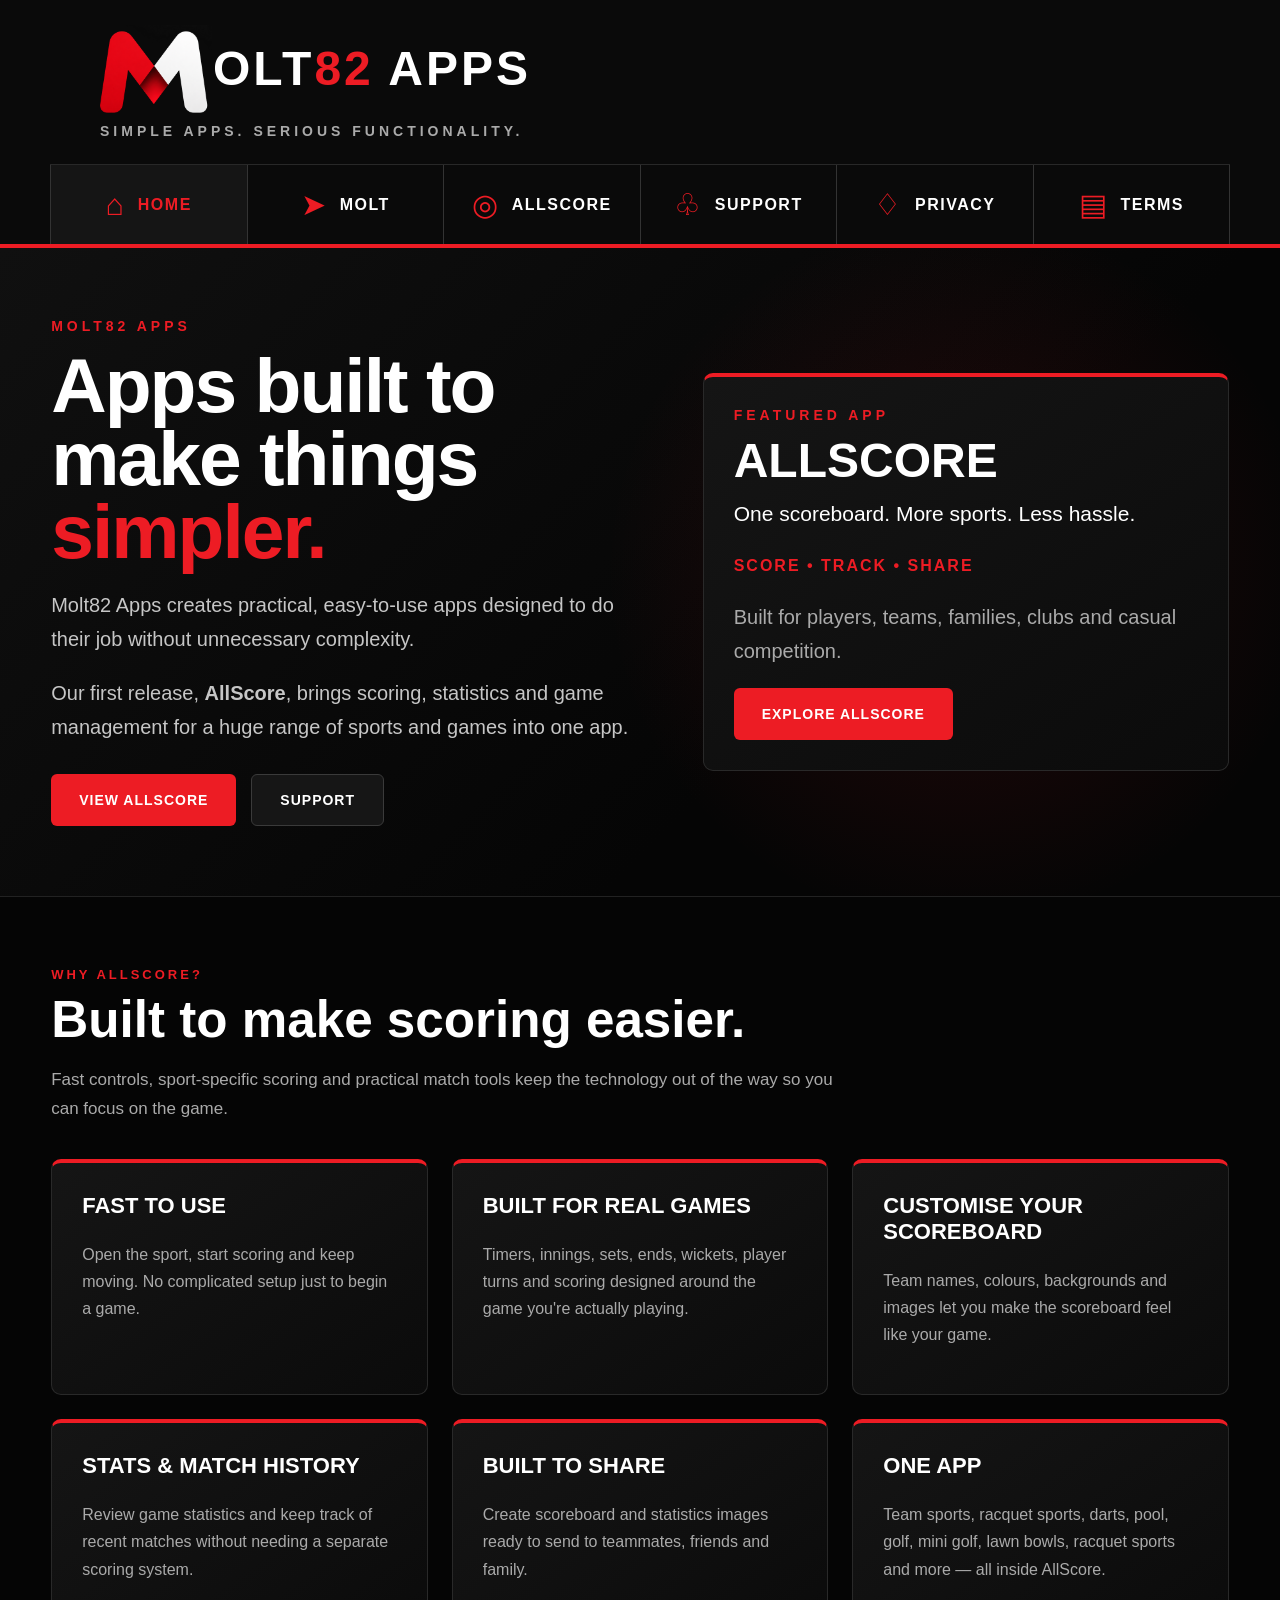
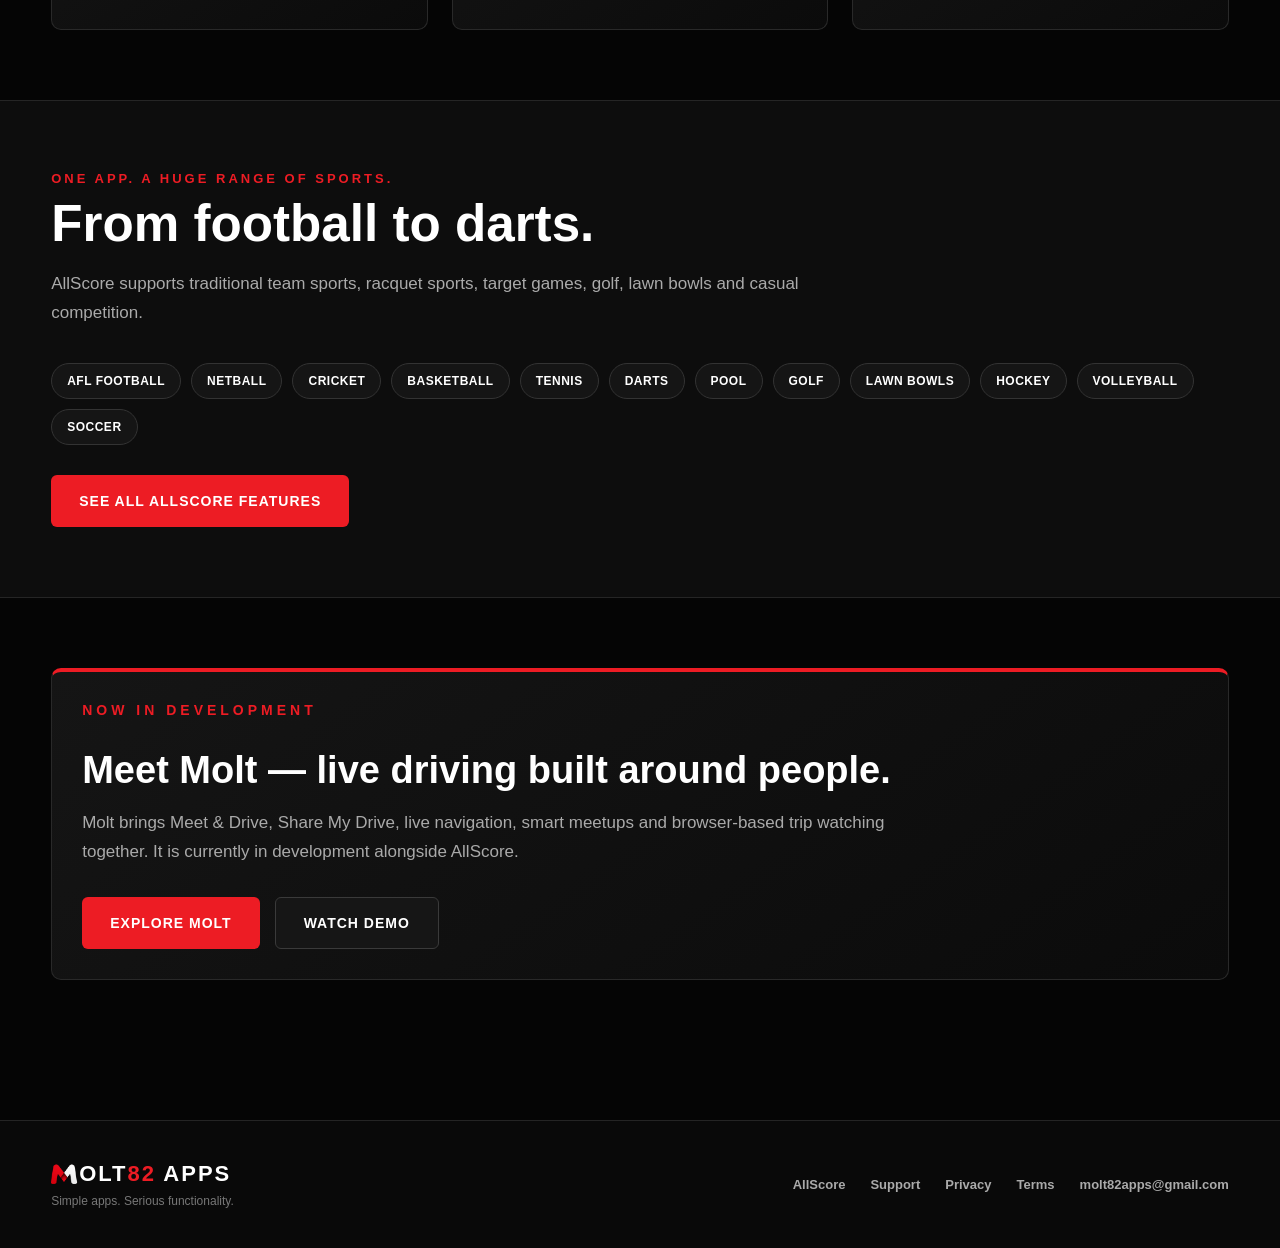
==== index.html @ d6607673 "Molt website Build 12 Fix 7 - restore styling/assets" ====
<!DOCTYPE html>
<html lang="en">
<head>
    <meta charset="UTF-8">

    <meta
        name="viewport"
        content="width=device-width, initial-scale=1.0">

    <title>Molt82 Apps</title>

    <meta
        name="description"
        content="Molt82 Apps creates practical apps designed to be simple, useful and easy to use.">

    <link
        rel="stylesheet"
        href="/css/style.css?v=12-fix7">
    <link rel="icon" type="image/png" href="/images/favicon.png?v=12-fix7">

<style id="molt-critical-fallback">
html,body{margin:0;background:#050505;color:#fff;font-family:Arial,Helvetica,sans-serif}a{color:inherit}.site-header{background:#0a0a0a;border-bottom:4px solid #ed1c24}.header-inner,.main-nav,.hero-inner,.section-inner,.footer-inner{max-width:1180px;margin:0 auto}.brand{text-decoration:none;color:#fff}.brand-name{display:flex;align-items:center;font-weight:800}.brand-m-image,.footer-m-image{display:inline-block;object-fit:contain}.main-nav{display:flex;flex-wrap:wrap}.nav-link{text-decoration:none}.site-footer{background:#090909;border-top:1px solid #242424}
</style>
</head>

<body>


<!-- =========================================================
     HEADER
     ========================================================= -->

<header class="site-header">

    <div class="header-inner">

        <a
            class="brand"
            href="index.html">

            <div class="brand-name"><img class="brand-m-image" src="/images/molt-brand-m.png?v=12-fix7" alt=""><span class="brand-letters">OLT</span><span>82</span><span class="brand-apps">&nbsp;APPS</span></div>

            <div class="brand-tagline">
                SIMPLE APPS. SERIOUS FUNCTIONALITY.
            </div>

        </a>

    </div>


    <!-- NAVIGATION -->

    <nav class="main-nav">

        <a
            class="nav-link active"
            href="index.html">

            <span class="nav-icon">⌂</span>

            <span class="nav-label">
                HOME
            </span>

        </a>


        <a class="nav-link" href="molt/index.html">
            <span class="nav-icon">➤</span>
            <span class="nav-label">MOLT</span>
        </a>

        <a
            class="nav-link"
            href="molt-score.html">

            <span class="nav-icon">◎</span>

            <span class="nav-label">
                ALLSCORE
            </span>

        </a>


        <a
            class="nav-link"
            href="support.html">

            <span class="nav-icon">♧</span>

            <span class="nav-label">
                SUPPORT
            </span>

        </a>


        <a
            class="nav-link"
            href="privacy.html">

            <span class="nav-icon">♢</span>

            <span class="nav-label">
                PRIVACY
            </span>

        </a>


        <a
            class="nav-link"
            href="terms.html">

            <span class="nav-icon">▤</span>

            <span class="nav-label">
                TERMS
            </span>

        </a>

    </nav>

</header>



<!-- =========================================================
     MAIN
     ========================================================= -->

<main>


    <!-- HERO -->

    <section class="hero">

        <div class="hero-inner">

            <div>

                <div class="hero-eyebrow">
                    MOLT82 APPS
                </div>

                <h1>
                    Apps built to make things
                    <span>simpler.</span>
                </h1>

                <p>
                    Molt82 Apps creates practical,
                    easy-to-use apps designed to do
                    their job without unnecessary
                    complexity.
                </p>

                <p>
                    Our first release,
                    <strong>AllScore</strong>,
                    brings scoring, statistics and
                    game management for a huge range
                    of sports and games into one app.
                </p>


                <div class="button-row">

                    <a
                        class="button button-red"
                        href="molt-score.html">

                        VIEW ALLSCORE

                    </a>


                    <a
                        class="button button-dark"
                        href="support.html">

                        SUPPORT

                    </a>

                </div>

            </div>


            <!-- RIGHT SIDE FEATURE CARD -->

            <div class="card card-accent">

                <div class="hero-eyebrow">
                    FEATURED APP
                </div>

                <h2
                    style="
                        font-size: 48px;
                        margin: 10px 0 8px;
                    ">

                    ALLSCORE

                </h2>

                <p
                    style="
                        font-size: 21px;
                        color: #ffffff;
                        margin-top: 0;
                    ">

                    One scoreboard.
                    More sports.
                    Less hassle.

                </p>


                <div
                    style="
                        margin: 25px 0;
                        color: #ed1c24;
                        font-weight: 900;
                        letter-spacing: 2px;
                    ">

                    SCORE • TRACK • SHARE

                </div>


                <p>
                    Built for players, teams,
                    families, clubs and casual
                    competition.
                </p>


                <a
                    class="button button-red"
                    href="molt-score.html">

                    EXPLORE ALLSCORE

                </a>

            </div>

        </div>

    </section>



    <!-- =====================================================
         WHY ALLSCORE
         ===================================================== -->

    <section class="content">

        <div class="section-heading">

            <div class="eyebrow">
                WHY ALLSCORE?
            </div>

            <h2>
                Built to make scoring easier.
            </h2>

            <p>
                Fast controls, sport-specific scoring
                and practical match tools keep the
                technology out of the way so you can
                focus on the game.
            </p>

        </div>


        <div class="cards">


            <article class="card card-accent">

                <h3>
                    FAST TO USE
                </h3>

                <p>
                    Open the sport, start scoring and
                    keep moving. No complicated setup
                    just to begin a game.
                </p>

            </article>


            <article class="card card-accent">

                <h3>
                    BUILT FOR REAL GAMES
                </h3>

                <p>
                    Timers, innings, sets, ends,
                    wickets, player turns and scoring
                    designed around the game you're
                    actually playing.
                </p>

            </article>


            <article class="card card-accent">

                <h3>
                    CUSTOMISE YOUR SCOREBOARD
                </h3>

                <p>
                    Team names, colours, backgrounds
                    and images let you make the
                    scoreboard feel like your game.
                </p>

            </article>


            <article class="card card-accent">

                <h3>
                    STATS & MATCH HISTORY
                </h3>

                <p>
                    Review game statistics and keep
                    track of recent matches without
                    needing a separate scoring system.
                </p>

            </article>


            <article class="card card-accent">

                <h3>
                    BUILT TO SHARE
                </h3>

                <p>
                    Create scoreboard and statistics
                    images ready to send to teammates,
                    friends and family.
                </p>

            </article>


            <article class="card card-accent">

                <h3>
                    ONE APP
                </h3>

                <p>
                    Team sports, racquet sports,
                    darts, pool, golf, mini golf, lawn bowls,
                    racquet sports and more — all inside AllScore.
                </p>

            </article>

        </div>

    </section>



    <!-- =====================================================
         SPORTS STRIP
         ===================================================== -->

    <section
        style="
            background: #0d0d0d;
            border-top: 1px solid #252525;
            border-bottom: 1px solid #252525;
        ">

        <div class="content">

            <div class="section-heading">

                <div class="eyebrow">
                    ONE APP. A HUGE RANGE OF SPORTS.
                </div>

                <h2>
                    From football to darts.
                </h2>

                <p>
                    AllScore supports traditional
                    team sports, racquet sports,
                    target games, golf, lawn bowls
                    and casual competition.
                </p>

            </div>


            <div
                style="
                    display: flex;
                    flex-wrap: wrap;
                    gap: 10px;
                    margin-bottom: 30px;
                ">

                <span class="sport-pill">AFL FOOTBALL</span>
                <span class="sport-pill">NETBALL</span>
                <span class="sport-pill">CRICKET</span>
                <span class="sport-pill">BASKETBALL</span>
                <span class="sport-pill">TENNIS</span>
                <span class="sport-pill">DARTS</span>
                <span class="sport-pill">POOL</span>
                <span class="sport-pill">GOLF</span>
                <span class="sport-pill">LAWN BOWLS</span>
                <span class="sport-pill">HOCKEY</span>
                <span class="sport-pill">VOLLEYBALL</span>
                <span class="sport-pill">SOCCER</span>

            </div>


            <a
                class="button button-red"
                href="molt-score.html">

                SEE ALL ALLSCORE FEATURES

            </a>

        </div>

    </section>



    <!-- =====================================================
         FUTURE APPS
         ===================================================== -->

    <section class="content">

        <div class="card card-accent">

            <div class="hero-eyebrow">
                NOW IN DEVELOPMENT
            </div>

            <h2
                style="
                    font-size: 38px;
                    margin-bottom: 10px;
                ">

                Meet Molt — live driving built around people.

            </h2>

            <p
                style="
                    max-width: 850px;
                    font-size: 17px;
                ">

                Molt brings Meet & Drive, Share My Drive, live navigation,
                smart meetups and browser-based trip watching together.
                It is currently in development alongside AllScore.

            </p>

            <div class="button-row">
                <a class="button button-red" href="molt/index.html">EXPLORE MOLT</a>
                <a class="button button-dark" href="molt/watch/?id=DEMO123">WATCH DEMO</a>
            </div>

        </div>

    </section>


</main>



<!-- =========================================================
     FOOTER
     ========================================================= -->

<footer class="site-footer">

    <div class="footer-inner">

        <div>

            <div class="footer-brand"><img class="footer-m-image" src="/images/molt-brand-m.png?v=12-fix7" alt=""><span class="brand-letters">OLT</span><span>82</span><span class="brand-apps">&nbsp;APPS</span></div>

            <div
                style="
                    color: #777777;
                    margin-top: 7px;
                    font-size: 12px;
                ">

                Simple apps. Serious functionality.

            </div>

        </div>


        <div class="footer-links">

            <a href="molt-score.html">
                AllScore
            </a>

            <a href="support.html">
                Support
            </a>

            <a href="privacy.html">
                Privacy
            </a>

            <a href="terms.html">
                Terms
            </a>

            <a href="mailto:molt82apps@gmail.com">
                molt82apps@gmail.com
            </a>

        </div>

    </div>

</footer>


<style>

/* Small Home-only additions */

.eyebrow {
    color: #ed1c24;

    font-size: 13px;
    font-weight: 900;

    letter-spacing: 3px;
}


.sport-pill {
    padding: 10px 15px;

    background: #151515;

    border: 1px solid #333333;

    border-radius: 999px;

    color: #ffffff;

    font-size: 12px;
    font-weight: 800;

    letter-spacing: 0.5px;
}

.sport-pill:hover {
    border-color: #ed1c24;
}

</style>


</body>
</html>
---- css/style.css ----
/* =========================================================
   MOLT82 APPS
   Main Website Styles
   ========================================================= */

* {
    box-sizing: border-box;
}

html {
    scroll-behavior: smooth;
}

body {
    margin: 0;
    padding: 0;

    background: #050505;
    color: #ffffff;

    font-family: Arial, Helvetica, sans-serif;
}


/* =========================================================
   HEADER
   ========================================================= */

.site-header {
    width: 100%;

    background:
        linear-gradient(
            180deg,
            #111111 0%,
            #050505 100%
        );

    border-bottom: 4px solid #ed1c24;
}

.header-inner {
    max-width: 1500px;
    margin: 0 auto;

    min-height: 150px;

    display: flex;
    align-items: center;
    justify-content: space-between;

    padding: 25px 50px;
}


/* BRAND */

.brand {
    display: flex;
    flex-direction: column;

    text-decoration: none;
}

.brand-name {
    color: #ffffff;

    font-size: 48px;
    font-weight: 900;

    letter-spacing: 3px;

    line-height: 1;
}

.brand-name span {
    color: #ed1c24;
}

.brand-tagline {
    margin-top: 10px;

    color: #aaaaaa;

    font-size: 14px;
    font-weight: 700;

    letter-spacing: 4px;
}


/* =========================================================
   NAVIGATION
   ========================================================= */

.main-nav {
    display: flex;
    align-items: stretch;

    height: 80px;

    border-top: 1px solid #282828;
}

.nav-link {
    flex: 1;

    min-width: 0;

    display: flex;
    align-items: center;
    justify-content: center;

    gap: 14px;

    padding: 0 25px;

    color: #ffffff;

    text-decoration: none;

    border-right: 1px solid #333333;

    transition:
        background 0.2s ease,
        color 0.2s ease;
}

.nav-link:first-child {
    border-left: 1px solid #333333;
}

.nav-icon {
    color: #ed1c24;

    font-size: 30px;

    line-height: 1;
}

.nav-label {
    color: #ffffff;

    font-size: 16px;
    font-weight: 900;

    letter-spacing: 1.5px;

    white-space: nowrap;
}

.nav-link:hover {
    background: #181818;
}

.nav-link:hover .nav-label {
    color: #ed1c24;
}


/* CURRENT PAGE */

.nav-link.active {
    background: #151515;
}

.nav-link.active .nav-label {
    color: #ed1c24;
}


/* =========================================================
   MAIN CONTENT
   ========================================================= */

main {
    width: 100%;
}

.content {
    width: min(1400px, 92%);
    margin: 0 auto;

    padding: 70px 0;
}


/* =========================================================
   HERO
   ========================================================= */

.hero {
    width: 100%;

    min-height: 560px;

    display: flex;
    align-items: center;

    background:
        radial-gradient(
            circle at 75% 50%,
            rgba(237, 28, 36, 0.13),
            transparent 35%
        ),
        linear-gradient(
            135deg,
            #101010,
            #050505 65%
        );

    border-bottom: 1px solid #222222;
}

.hero-inner {
    width: min(1400px, 92%);

    margin: 0 auto;

    display: grid;

    grid-template-columns: 1.05fr 0.95fr;

    gap: 70px;

    align-items: center;

    padding: 70px 0;
}

.hero-eyebrow {
    color: #ed1c24;

    font-size: 14px;
    font-weight: 900;

    letter-spacing: 4px;

    text-transform: uppercase;
}

.hero h1 {
    margin: 15px 0 20px;

    font-size: clamp(50px, 6vw, 90px);

    line-height: 0.95;

    letter-spacing: -2px;
}

.hero h1 span {
    color: #ed1c24;
}

.hero p {
    max-width: 700px;

    color: #c6c6c6;

    font-size: 20px;

    line-height: 1.7;
}


/* =========================================================
   BUTTONS
   ========================================================= */

.button-row {
    display: flex;

    flex-wrap: wrap;

    gap: 15px;

    margin-top: 30px;
}

.button {
    display: inline-flex;

    align-items: center;
    justify-content: center;

    min-height: 52px;

    padding: 0 28px;

    border-radius: 6px;

    font-size: 14px;
    font-weight: 900;

    letter-spacing: 1px;

    text-decoration: none;

    transition:
        transform 0.15s ease,
        background 0.15s ease;
}

.button:hover {
    transform: translateY(-2px);
}

.button-red {
    background: #ed1c24;
    color: #ffffff;
}

.button-red:hover {
    background: #ff3038;
}

.button-dark {
    background: #161616;
    color: #ffffff;

    border: 1px solid #3a3a3a;
}

.button-dark:hover {
    background: #222222;
}


/* =========================================================
   CARDS
   ========================================================= */

.cards {
    display: grid;

    grid-template-columns:
        repeat(3, minmax(0, 1fr));

    gap: 24px;
}

.card {
    padding: 30px;

    background:
        linear-gradient(
            145deg,
            #151515,
            #0b0b0b
        );

    border: 1px solid #292929;

    border-radius: 10px;
}

.card h3 {
    margin-top: 0;

    color: #ffffff;

    font-size: 22px;
}

.card p {
    color: #aaaaaa;

    line-height: 1.7;
}


/* RED TOP ACCENT */

.card-accent {
    border-top: 4px solid #ed1c24;
}


/* =========================================================
   SECTION HEADINGS
   ========================================================= */

.section-heading {
    margin-bottom: 35px;
}

.section-heading .eyebrow {
    color: #ed1c24;

    font-size: 13px;
    font-weight: 900;

    letter-spacing: 3px;
}

.section-heading h2 {
    margin: 8px 0;

    font-size: clamp(32px, 4vw, 52px);
}

.section-heading p {
    max-width: 800px;

    color: #aaaaaa;

    font-size: 17px;

    line-height: 1.7;
}


/* =========================================================
   IMAGES
   ========================================================= */

.responsive-image {
    display: block;

    width: 100%;
    height: auto;

    border-radius: 10px;

    border: 1px solid #333333;
}


/* =========================================================
   FOOTER
   ========================================================= */

.site-footer {
    margin-top: 70px;

    background: #030303;

    border-top: 3px solid #ed1c24;
}

.footer-inner {
    width: min(1400px, 92%);

    margin: 0 auto;

    padding: 40px 0;

    display: flex;
    align-items: center;
    justify-content: space-between;

    gap: 30px;
}

.footer-brand {
    font-size: 22px;
    font-weight: 900;

    letter-spacing: 2px;
}

.footer-brand span {
    color: #ed1c24;
}

.footer-links {
    display: flex;

    flex-wrap: wrap;

    gap: 25px;
}

.footer-links a {
    color: #aaaaaa;

    text-decoration: none;

    font-size: 13px;
    font-weight: 700;
}

.footer-links a:hover {
    color: #ed1c24;
}


/* =========================================================
   TABLET
   ========================================================= */

@media (max-width: 900px) {

    .header-inner {
        min-height: 120px;

        padding: 20px 30px;
    }

    .brand-name {
        font-size: 38px;
    }

    .hero-inner {
        grid-template-columns: 1fr;

        gap: 40px;
    }

    .cards {
        grid-template-columns:
            repeat(2, minmax(0, 1fr));
    }

    .nav-link {
        padding: 0 12px;

        gap: 8px;
    }

    .nav-icon {
        font-size: 24px;
    }

    .nav-label {
        font-size: 12px;
    }
}


/* =========================================================
   PHONE
   ========================================================= */

@media (max-width: 600px) {

    .header-inner {
        min-height: 100px;

        padding: 18px 20px;
    }

    .brand-name {
        font-size: 30px;
    }

    .brand-tagline {
        font-size: 10px;

        letter-spacing: 2px;
    }

    .main-nav {
        height: 65px;
    }

    .nav-link {
        flex-direction: column;

        gap: 3px;

        padding: 5px;
    }

    .nav-icon {
        font-size: 20px;
    }

    .nav-label {
        font-size: 8px;

        letter-spacing: 0.3px;
    }

    .hero {
        min-height: auto;
    }

    .hero-inner {
        padding: 50px 0;
    }

    .hero h1 {
        font-size: 48px;
    }

    .hero p {
        font-size: 17px;
    }

    .cards {
        grid-template-columns: 1fr;
    }

    .footer-inner {
        flex-direction: column;

        align-items: flex-start;
    }
}
/* =========================================================
   MOLT — MEET & DRIVE / SHARE MY DRIVE
   ========================================================= */
.molt-page { background:#07090b; }
.molt-hero {
    min-height: 640px;
    display:flex;
    align-items:center;
    border-bottom:1px solid #20252a;
    background:
      radial-gradient(circle at 78% 42%, rgba(237,28,36,.18), transparent 28%),
      radial-gradient(circle at 58% 58%, rgba(73,155,255,.08), transparent 30%),
      linear-gradient(135deg,#111519 0%,#07090b 62%);
}
.molt-hero-inner {
    width:min(1400px,92%); margin:0 auto; padding:72px 0;
    display:grid; grid-template-columns:1.02fr .98fr; gap:70px; align-items:center;
}
.molt-hero h1 { margin:14px 0 18px; font-size:clamp(58px,7vw,104px); line-height:.9; letter-spacing:-3px; }
.molt-hero h1 span { color:#ed1c24; }
.molt-hero-copy { color:#c3c8cc; font-size:20px; line-height:1.65; max-width:720px; }
.molt-kicker { color:#ed1c24; font-size:14px; font-weight:900; letter-spacing:4px; text-transform:uppercase; }
.molt-tagline { font-size:18px; font-weight:900; letter-spacing:2px; margin:22px 0 0; color:#fff; }
.molt-visual { position:relative; min-height:470px; border:1px solid #343b42; border-radius:28px; overflow:hidden; background:#171c20; box-shadow:0 30px 80px rgba(0,0,0,.42); }
.molt-map-grid { position:absolute; inset:0; opacity:.9; background:
 linear-gradient(28deg,transparent 0 46%,#69737b 47% 49%,transparent 50% 100%),
 linear-gradient(151deg,transparent 0 29%,#545e66 30% 32%,transparent 33% 100%),
 linear-gradient(94deg,transparent 0 61%,#3e474e 62% 64%,transparent 65% 100%),
 repeating-linear-gradient(0deg,rgba(255,255,255,.025) 0 1px,transparent 1px 42px),
 repeating-linear-gradient(90deg,rgba(255,255,255,.025) 0 1px,transparent 1px 42px),
 #20272c; }
.molt-route { position:absolute; left:14%; top:62%; width:67%; height:10px; background:#ed1c24; border-radius:20px; transform:rotate(-22deg); box-shadow:0 0 0 4px rgba(237,28,36,.15); }
.molt-car { position:absolute; width:76px; height:38px; border-radius:18px 28px 28px 18px; background:#fff; border:4px solid #101010; box-shadow:0 8px 16px rgba(0,0,0,.35); }
.molt-car:before,.molt-car:after { content:""; position:absolute; width:12px; height:7px; background:#111; border-radius:4px; left:14px; }
.molt-car:before { top:-7px; } .molt-car:after { bottom:-7px; }
.molt-car.one { left:36%; top:53%; transform:rotate(-22deg); }
.molt-car.two { left:58%; top:39%; transform:rotate(-22deg); background:#3aa7ff; }
.molt-pin { position:absolute; right:16%; top:18%; width:56px; height:56px; border-radius:50% 50% 50% 0; transform:rotate(-45deg); background:#ed1c24; border:5px solid #fff; box-shadow:0 10px 26px rgba(0,0,0,.35); }
.molt-pin:after { content:""; position:absolute; width:14px; height:14px; border-radius:50%; background:#fff; left:16px; top:16px; }
.molt-map-card { position:absolute; left:24px; top:24px; max-width:250px; padding:18px 20px; border-radius:16px; background:rgba(8,10,12,.88); border:1px solid #3a4249; backdrop-filter:blur(8px); }
.molt-map-card strong { display:block; font-size:17px; margin-bottom:6px; }
.molt-map-card span { color:#aeb7be; font-size:13px; line-height:1.5; }
.molt-status-pill { display:inline-flex; gap:8px; align-items:center; padding:7px 11px; border-radius:999px; border:1px solid #3c454c; background:#11161a; color:#d8dde0; font-weight:800; font-size:12px; letter-spacing:.5px; }
.molt-dot { width:8px; height:8px; border-radius:50%; background:#41d477; box-shadow:0 0 0 4px rgba(65,212,119,.12); }
.molt-feature-grid { display:grid; grid-template-columns:repeat(3,minmax(0,1fr)); gap:22px; }
.molt-feature { padding:28px; border-radius:16px; background:linear-gradient(145deg,#151a1e,#0d1013); border:1px solid #2a3137; }
.molt-feature h3 { margin:13px 0 8px; font-size:22px; }
.molt-feature p { color:#aeb6bc; line-height:1.65; margin-bottom:0; }
.molt-feature-icon { font-size:28px; color:#ed1c24; }
.molt-split { display:grid; grid-template-columns:1fr 1fr; gap:28px; }
.molt-mode-card { padding:34px; border-radius:18px; border:1px solid #2d343a; background:#101418; }
.molt-mode-card h3 { font-size:30px; margin:10px 0; }
.molt-mode-card p { color:#aeb6bc; font-size:17px; line-height:1.7; }
.molt-browser-panel { display:grid; grid-template-columns:1.1fr .9fr; gap:34px; align-items:center; padding:36px; border-radius:22px; background:linear-gradient(135deg,#11161a,#0c0f12); border:1px solid #303840; }
.molt-browser-panel h2 { font-size:clamp(34px,4vw,58px); margin:8px 0 14px; }
.molt-browser-panel p { color:#b6bec4; font-size:18px; line-height:1.7; }
.molt-mini-watch { min-height:330px; position:relative; overflow:hidden; border-radius:18px; border:1px solid #3a434a; background:#1d2429; }
.molt-mini-watch .molt-map-grid { opacity:.72; }
.molt-road-label { position:absolute; right:18px; bottom:18px; padding:10px 13px; border-radius:10px; background:rgba(0,0,0,.72); font-size:12px; font-weight:800; }

/* Watch page */
.watch-shell { min-height:100vh; background:#090b0d; display:flex; flex-direction:column; }
.watch-header { min-height:72px; padding:12px 22px; display:flex; justify-content:space-between; align-items:center; gap:20px; border-bottom:1px solid #282e33; background:#0d1013; }
.watch-brand { text-decoration:none; color:#fff; font-size:24px; font-weight:900; letter-spacing:1.5px; }
.watch-brand span { color:#ed1c24; }
.watch-session { color:#9ca6ad; font-size:13px; }
.watch-main { flex:1; display:grid; grid-template-columns:minmax(0,1fr) 360px; min-height:calc(100vh - 72px); }
.watch-map { min-height:620px; position:relative; overflow:hidden; background:#20272c; }
.watch-map .molt-map-grid { opacity:.9; }
.watch-map .molt-route { width:60%; left:18%; top:58%; }
.watch-map .molt-car.one { left:37%; top:49%; }
.watch-map .molt-car.two { left:57%; top:37%; }
.watch-map .molt-pin { right:20%; top:17%; }
.watch-map-overlay { position:absolute; left:20px; top:20px; display:flex; gap:10px; flex-wrap:wrap; }
.watch-sidebar { padding:24px; border-left:1px solid #2c3339; background:#0e1215; overflow:auto; }
.watch-sidebar h1 { font-size:28px; margin:5px 0 8px; }
.watch-muted { color:#909ba3; line-height:1.55; }
.watch-card { margin-top:18px; padding:18px; border-radius:14px; background:#151a1e; border:1px solid #2b3339; }
.watch-card h2 { font-size:14px; color:#ed1c24; letter-spacing:1.5px; margin:0 0 12px; text-transform:uppercase; }
.watch-row { display:flex; justify-content:space-between; gap:15px; padding:9px 0; border-top:1px solid #272f34; }
.watch-row:first-of-type { border-top:0; padding-top:0; }
.watch-row span { color:#97a2aa; } .watch-row strong { text-align:right; }
.watch-driver { display:flex; align-items:center; gap:12px; padding:11px 0; border-top:1px solid #272f34; }
.watch-driver:first-of-type { border-top:0; padding-top:0; }
.watch-avatar { width:38px; height:38px; border-radius:50%; display:grid; place-items:center; background:#242b31; border:2px solid #ed1c24; font-weight:900; }
.watch-driver small { display:block; color:#8f9aa2; margin-top:3px; }
.watch-empty { padding:14px; border-radius:12px; background:#111519; color:#98a2a9; line-height:1.55; }

@media (max-width: 900px) {
  .molt-hero-inner,.molt-browser-panel { grid-template-columns:1fr; }
  .molt-feature-grid { grid-template-columns:repeat(2,minmax(0,1fr)); }
  .molt-split { grid-template-columns:1fr; }
  .watch-main { grid-template-columns:1fr; }
  .watch-sidebar { border-left:0; border-top:1px solid #2c3339; }
  .watch-map { min-height:58vh; }
}
@media (max-width:600px) {
  .molt-hero-inner { padding:50px 0; gap:36px; }
  .molt-hero h1 { font-size:58px; }
  .molt-hero-copy { font-size:17px; }
  .molt-visual { min-height:380px; }
  .molt-feature-grid { grid-template-columns:1fr; }
  .molt-browser-panel,.molt-mode-card { padding:24px; }
  .watch-header { align-items:flex-start; flex-direction:column; }
  .watch-main { min-height:auto; }
  .watch-map { min-height:52vh; }
  .watch-sidebar { padding:18px; }
}

/* =========================================================
   MOLT WATCH BUILD 02 — CODE ENTRY + MOVING DEMO
   ========================================================= */
.watch-brand small { font-size:12px; letter-spacing:2px; }
.watch-entry-panel {
  position:absolute; z-index:5; left:50%; top:50%; transform:translate(-50%,-50%);
  width:min(620px,calc(100% - 36px)); padding:30px; border-radius:22px;
  background:rgba(10,13,15,.94); border:1px solid #394249; box-shadow:0 24px 70px rgba(0,0,0,.48);
  backdrop-filter:blur(12px);
}
.watch-entry-panel[hidden] { display:none; }
.watch-entry-panel h1 { margin:7px 0 10px; font-size:clamp(30px,4vw,46px); }
.watch-entry-panel p { margin:0 0 22px; color:#adb6bc; font-size:16px; line-height:1.6; }
.watch-code-form label { display:block; margin-bottom:8px; color:#fff; font-size:12px; font-weight:900; letter-spacing:1.4px; text-transform:uppercase; }
.watch-code-row { display:grid; grid-template-columns:minmax(0,1fr) auto; gap:10px; }
.watch-code-row input {
  width:100%; min-width:0; height:50px; padding:0 16px; border-radius:10px;
  border:1px solid #46515a; background:#090c0e; color:#fff; outline:none;
  font-size:19px; font-weight:900; letter-spacing:2px; text-transform:uppercase;
}
.watch-code-row input:focus { border-color:#ed1c24; box-shadow:0 0 0 3px rgba(237,28,36,.12); }
.watch-code-row input::placeholder { color:#5f6970; font-weight:700; letter-spacing:1px; }
.watch-code-error { min-height:22px; padding-top:7px; color:#ff767b; font-size:13px; }
.watch-demo-link {
  border:0; padding:4px 0; background:transparent; color:#c8d0d5; cursor:pointer;
  font:inherit; font-weight:800; text-decoration:underline; text-underline-offset:3px;
}
.watch-demo-link:hover { color:#fff; }
.watch-map .molt-car { z-index:3; transition:left .22s linear, top .22s linear; }
.watch-map .molt-pin { z-index:2; }
.watch-map-overlay { z-index:4; }
.molt-dot.waiting { background:#e4a33b; box-shadow:0 0 0 4px rgba(228,163,59,.12); }

@media (max-width:600px) {
  .watch-entry-panel { padding:22px; top:52%; }
  .watch-code-row { grid-template-columns:1fr; }
  .watch-code-row .button { width:100%; text-align:center; }
}

/* Molt website Build 03 — homepage/watch redesign */
.molt-home-hero{background:radial-gradient(circle at 78% 30%,rgba(20,46,64,.23),transparent 38%),linear-gradient(135deg,#071018,#080b0e 54%,#091116);border-bottom:1px solid #222b31}
.molt-home-grid{width:min(1500px,calc(100% - 44px));margin:0 auto;padding:42px 0 34px;display:grid;grid-template-columns:minmax(420px,.82fr) minmax(620px,1.18fr);gap:28px;align-items:start}
.molt-home-copy{padding:8px 0 0}.molt-home-copy h1{font-size:clamp(64px,6.5vw,112px);line-height:.86;letter-spacing:-4px;margin:18px 0 24px}.molt-home-copy h1 span{color:#ed1c24}.molt-home-copy>p{max-width:690px;color:#c4cbd0;font-size:19px;line-height:1.55;margin:0 0 18px}
.molt-code-card{max-width:690px;border:1px solid #2c3b46;border-radius:18px;background:linear-gradient(145deg,rgba(12,19,25,.96),rgba(8,12,16,.96));padding:18px 22px 20px;box-shadow:0 20px 60px rgba(0,0,0,.24)}
.molt-code-card h2{font-size:18px;letter-spacing:2.5px;margin:0 0 4px}.molt-code-card>p{margin:0 0 14px;color:#aeb8c0;font-size:15px}.molt-code-form{display:grid;grid-template-columns:minmax(0,1fr) 210px;gap:10px}.molt-code-input-wrap{position:relative}.molt-code-input-wrap input{width:100%;height:56px;border-radius:11px;border:1px solid #435969;background:#101a22;color:#fff;padding:0 16px 0 48px;font-size:16px;outline:none;box-sizing:border-box}.molt-code-input-wrap input:focus{border-color:#71899a;box-shadow:0 0 0 3px rgba(113,137,154,.13)}.molt-code-key{position:absolute;left:17px;top:50%;transform:translateY(-50%);font-size:25px;color:#9db1c0}.molt-code-form .button{height:56px;border:0;cursor:pointer}.molt-code-form .button:disabled{opacity:.65;cursor:wait}.molt-code-message{min-height:18px;color:#f08c91;font-size:13px;margin-top:7px}.molt-code-divider{display:flex;align-items:center;gap:12px;color:#77848e;font-size:12px;margin:5px 0 9px}.molt-code-divider:before,.molt-code-divider:after{content:"";height:1px;background:#26343d;flex:1}.molt-code-actions{display:grid;grid-template-columns:1fr 1fr;gap:12px}.molt-outline-action{min-height:60px;border:1px solid #567083;background:#0b1217;border-radius:10px;color:#fff;text-decoration:none;display:flex;flex-direction:column;align-items:center;justify-content:center;cursor:pointer;font-family:inherit}.molt-outline-action strong{font-size:14px;letter-spacing:.4px}.molt-outline-action small{color:#85939d;margin-top:3px}.molt-outline-action:hover{background:#101b23;border-color:#8195a4}
.molt-home-features{max-width:690px;display:grid;grid-template-columns:repeat(3,1fr);gap:18px;margin-top:16px}.molt-home-features>div{display:grid;grid-template-columns:42px 1fr;grid-template-rows:auto auto;align-items:center}.molt-home-features span{grid-row:1/3;color:#ed1c24;font-size:25px}.molt-home-features strong{font-size:12px;letter-spacing:.5px}.molt-home-features small{color:#81909a;font-size:12px;margin-top:2px}
.molt-demo-card{position:relative;border:1px solid #294558;border-radius:22px;overflow:hidden;background:#0b1319;box-shadow:0 30px 80px rgba(0,0,0,.4)}.molt-demo-head{min-height:76px;display:flex;align-items:center;justify-content:space-between;padding:0 22px;background:linear-gradient(180deg,#101a22,#0b1319);border-bottom:1px solid #1b303f}.molt-demo-head>div{display:grid;grid-template-columns:24px 1fr;grid-template-rows:auto auto;column-gap:12px}.molt-demo-live-dot{width:18px;height:18px;border-radius:50%;background:#16ef68;box-shadow:0 0 18px rgba(22,239,104,.95);grid-row:1/3;align-self:center}.molt-demo-head strong{font-size:18px}.molt-demo-head small{color:#bec8ce;font-size:14px;margin-top:2px}.molt-demo-code{padding:10px 14px;border-radius:10px;border:1px solid #40596a;background:#111c24;font-weight:800;font-size:14px}
.molt-demo-map{height:500px;position:relative;overflow:hidden;background:#111c23}.molt-demo-svg{position:absolute;inset:0;width:100%;height:100%}.molt-demo-destination,.molt-demo-meeting,.molt-demo-driver-label{position:absolute;z-index:4;background:rgba(7,12,16,.91);border:1px solid #35434c;border-radius:11px;padding:9px 12px;color:#fff;display:flex;align-items:center;gap:9px;box-shadow:0 8px 24px rgba(0,0,0,.3)}.molt-demo-destination{left:56%;top:4%}.molt-demo-destination>span{font-size:28px}.molt-demo-meeting{left:56%;top:43%;border-color:#8641ac}.molt-demo-meeting>span{color:#b95cff;font-size:18px}.molt-demo-driver-label.one{left:11%;top:52%}.molt-demo-driver-label.two{right:9%;top:54%}.molt-demo-driver-label i{width:14px;height:14px;border-radius:50%;background:#1686ff;box-shadow:0 0 12px currentColor}.molt-demo-driver-label.two i{background:#ff2337}.molt-demo-driver-label strong,.molt-demo-destination strong,.molt-demo-meeting strong{display:block;font-size:14px}.molt-demo-driver-label small,.molt-demo-destination small,.molt-demo-meeting small{display:block;color:#c3cbd0;font-size:12px;margin-top:2px}.molt-demo-car{position:absolute;z-index:5;font-size:28px;line-height:1;color:#1686ff;text-shadow:0 0 9px rgba(22,134,255,.9);transform:rotate(-28deg);transition:display .2s}.molt-demo-car.red{color:#ff2337;transform:rotate(24deg)}.molt-demo-car.convoy{display:none;color:#1cff6a;white-space:nowrap;transform:rotate(-86deg);font-size:24px}.molt-demo-controls{position:absolute;right:18px;bottom:24px;z-index:5;display:grid;gap:7px}.molt-demo-controls button{width:42px;height:42px;border:1px solid #394b57;border-radius:9px;background:rgba(7,12,16,.9);color:#fff;font-size:25px;cursor:default}.molt-demo-steps{display:grid;grid-template-columns:1fr 22px 1fr 22px 1fr 22px 1fr;align-items:center;gap:6px;padding:17px 20px;background:#091117;border-top:1px solid #294558}.molt-demo-steps>div{display:flex;gap:9px;align-items:flex-start}.molt-demo-steps b{font-size:24px}.molt-demo-steps span{display:block}.molt-demo-steps strong{display:block;font-size:13px}.molt-demo-steps small{display:block;color:#9eabb4;font-size:11px;line-height:1.35;margin-top:2px}.molt-demo-steps>i{color:#7f929e;font-size:28px;font-style:normal;text-align:center}.molt-demo-note{text-align:right;padding:7px 14px 11px;color:#6e7e88;font-size:11px;background:#091117}

@media (max-width:1180px){.molt-home-grid{grid-template-columns:1fr}.molt-home-copy{max-width:850px}.molt-code-card,.molt-home-features{max-width:none}.molt-demo-map{height:470px}}
@media (max-width:700px){.molt-home-grid{width:min(100% - 24px,1500px);padding-top:28px}.molt-home-copy h1{font-size:58px;letter-spacing:-2px}.molt-home-copy>p{font-size:16px}.molt-code-form{grid-template-columns:1fr}.molt-code-actions{grid-template-columns:1fr}.molt-home-features{grid-template-columns:1fr;gap:10px}.molt-demo-head{align-items:flex-start;gap:10px;padding:14px 15px}.molt-demo-head small{font-size:12px}.molt-demo-code{font-size:11px}.molt-demo-map{height:390px}.molt-demo-driver-label{transform:scale(.82);transform-origin:top left}.molt-demo-driver-label.two{transform-origin:top right}.molt-demo-destination{left:48%;transform:scale(.8);transform-origin:top left}.molt-demo-meeting{left:47%;transform:scale(.82);transform-origin:top left}.molt-demo-steps{grid-template-columns:1fr 1fr;gap:14px}.molt-demo-steps>i{display:none}}

/* Molt Website Build 04 — Firebase live Watch map */
.watch-leaflet-map{position:absolute;inset:0;z-index:1;background:#0c141a}.watch-leaflet-map[hidden],.watch-demo-stage[hidden]{display:none!important}.watch-demo-stage{position:absolute;inset:0;overflow:hidden;background:linear-gradient(145deg,#0d171d,#101b22)}.watch-demo-routes{position:absolute;inset:0;width:100%;height:100%;z-index:1}.watch-demo-routes path{fill:none;stroke-width:1.15;stroke-linecap:round;vector-effect:non-scaling-stroke}.watch-demo-routes .route-blue{stroke:#1686ff;filter:drop-shadow(0 0 5px #1686ff)}.watch-demo-routes .route-red{stroke:#ff2337;filter:drop-shadow(0 0 5px #ff2337)}.watch-demo-routes .route-green{stroke:#1cff6a;filter:drop-shadow(0 0 5px #1cff6a)}.watch-demo-meet,.watch-demo-destination{position:absolute;z-index:2;font-size:32px;text-shadow:0 0 14px currentColor}.watch-demo-meet{left:49%;top:49%;color:#a855f7}.watch-demo-destination{left:58.5%;top:9%;color:#1cff6a}.watch-map .leaflet-control-attribution{font-size:10px;background:rgba(255,255,255,.75)}.watch-map .leaflet-bar a{background:#10171c;color:#fff;border-bottom-color:#2a343b}.watch-map .leaflet-bar a:hover{background:#1a252d;color:#fff}.molt-leaflet-icon-wrap{background:transparent!important;border:0!important}.molt-live-vehicle{position:absolute;left:6px;top:1px;width:46px;height:26px;transform-origin:50% 50%;filter:drop-shadow(0 2px 4px rgba(0,0,0,.65))}.molt-live-vehicle img{display:block;width:46px;height:26px;object-fit:contain;pointer-events:none;user-select:none}.molt-live-label{position:absolute;left:50%;top:25px;transform:translateX(-50%);white-space:nowrap;background:rgba(7,11,14,.9);border:1px solid #34434d;border-radius:7px;padding:3px 7px;color:#fff;font-size:11px;font-weight:800;box-shadow:0 3px 10px rgba(0,0,0,.35)}.molt-destination-icon{background:transparent!important;border:0!important}.molt-destination-icon div{font-size:34px;color:#ed1c24;text-shadow:0 2px 10px rgba(0,0,0,.8)}.watch-avatar{background:var(--vehicle-colour,#ed1c24)!important;color:#fff}.watch-driver small{display:block;margin-top:3px;color:#9eabb4}.watch-main .watch-map{position:relative}


/* =========================================================
   MOLT WATCH BUILD 07 — RELIABLE LIVE MAP SIZING
   ========================================================= */
.watch-map{height:calc(100vh - 72px);min-height:620px;}
.watch-leaflet-map{width:100%;height:100%;min-height:620px;display:block;}
.watch-leaflet-map .leaflet-container{width:100%;height:100%;}
.watch-map-waiting{position:absolute;z-index:3;left:50%;top:50%;transform:translate(-50%,-50%);display:flex;flex-direction:column;align-items:center;gap:8px;width:min(360px,calc(100% - 40px));padding:24px;border-radius:16px;text-align:center;background:rgba(9,13,16,.9);border:1px solid #344048;box-shadow:0 18px 55px rgba(0,0,0,.42);color:#fff;pointer-events:none;}
.watch-map-waiting[hidden]{display:none!important;}
.watch-map-waiting span{color:#98a5ad;font-size:13px;line-height:1.45;}
.watch-map-spinner{width:28px;height:28px;border:3px solid #39444b;border-top-color:#ed1c24;border-radius:50%;animation:watchSpin .8s linear infinite;}
@keyframes watchSpin{to{transform:rotate(360deg)}}
@media(max-width:900px){.watch-map{height:58vh;min-height:420px}.watch-leaflet-map{min-height:420px}}
@media(max-width:600px){.watch-map{height:52vh;min-height:360px}.watch-leaflet-map{min-height:360px}}


/* =========================================================
   MOLT WATCH BUILD 09 — LEAFLET LOCAL LAYOUT FALLBACK
   Keeps map tiles positioned correctly even if the CDN CSS is
   delayed, blocked, or an older stylesheet is cached.
   ========================================================= */
.leaflet-container{overflow:hidden;position:relative;outline:0;background:#0c141a;-webkit-tap-highlight-color:transparent;}
.leaflet-pane,.leaflet-tile,.leaflet-marker-icon,.leaflet-marker-shadow,.leaflet-tile-container,.leaflet-map-pane svg,.leaflet-map-pane canvas,.leaflet-zoom-box{position:absolute;left:0;top:0;}
.leaflet-container img.leaflet-tile,.leaflet-container .leaflet-marker-shadow{max-width:none!important;max-height:none!important;width:auto;}
.leaflet-container .leaflet-marker-icon{max-width:none!important;max-height:none!important;}
.leaflet-tile{visibility:hidden;user-select:none;-webkit-user-drag:none;}
.leaflet-tile-loaded{visibility:inherit;}
.leaflet-map-pane{z-index:400;}
.leaflet-tile-pane{z-index:200;}
.leaflet-overlay-pane{z-index:400;}
.leaflet-shadow-pane{z-index:500;}
.leaflet-marker-pane{z-index:600;}
.leaflet-tooltip-pane{z-index:650;}
.leaflet-popup-pane{z-index:700;}
.leaflet-map-pane canvas{z-index:100;}
.leaflet-map-pane svg{z-index:200;}
.leaflet-control{position:relative;z-index:800;pointer-events:auto;}
.leaflet-top,.leaflet-bottom{position:absolute;z-index:1000;pointer-events:none;}
.leaflet-top{top:0}.leaflet-right{right:0}.leaflet-bottom{bottom:0}.leaflet-left{left:0}
.leaflet-control{float:left;clear:both}.leaflet-right .leaflet-control{float:right}.leaflet-top .leaflet-control{margin-top:10px}.leaflet-bottom .leaflet-control{margin-bottom:10px}.leaflet-left .leaflet-control{margin-left:10px}.leaflet-right .leaflet-control{margin-right:10px}
.watch-leaflet-map.leaflet-container{position:absolute!important;inset:0!important;width:100%!important;height:100%!important;min-height:620px;}
@media(max-width:900px){.watch-leaflet-map.leaflet-container{min-height:420px}}
@media(max-width:600px){.watch-leaflet-map.leaflet-container{min-height:360px}}

/* Build 11: isolate Molt vehicle marker sizing from Leaflet fallback rules */
.watch-map .molt-leaflet-icon-wrap{background:transparent!important;border:0!important;width:84px!important;height:58px!important;overflow:visible!important;}
.watch-map .molt-leaflet-icon-wrap .molt-live-vehicle{position:absolute!important;left:6px!important;top:0!important;width:46px!important;height:26px!important;transform-origin:23px 13px!important;overflow:visible!important;}
.watch-map .molt-leaflet-icon-wrap .molt-live-vehicle img{display:block!important;width:46px!important;height:26px!important;max-width:none!important;max-height:none!important;object-fit:contain!important;}
.watch-map .molt-leaflet-icon-wrap .molt-live-label{left:42px!important;top:42px!important;transform:translateX(-50%)!important;}

/* Build 12: smaller live vehicle marker for map-scale readability */
.watch-map .molt-leaflet-icon-wrap{width:58px!important;height:43px!important;}
.watch-map .molt-live-label{top:25px!important;font-size:10px!important;padding:2px 6px!important;}


/* MOLT splash-brand M treatment */
.brand-name, .footer-brand, .watch-brand {
    display: flex;
    align-items: center;
}
.brand-name .brand-letters, .brand-name .brand-apps,
.footer-brand .brand-letters, .footer-brand .brand-apps,
.watch-brand .brand-letters { color:#ffffff; }
.brand-m-image {
    display:block;
    width:112px;
    height:88px;
    object-fit:contain;
    margin-right:1px;
    flex:0 0 auto;
}
.footer-m-image {
    display:block;
    width:27px;
    height:21px;
    object-fit:contain;
    margin-right:1px;
    flex:0 0 auto;
}
.watch-m-image {
    display:block;
    width:32px;
    height:25px;
    object-fit:contain;
    margin-right:1px;
    flex:0 0 auto;
}
.watch-brand { gap:0; }
.watch-brand small { margin-left:8px; }
@media (max-width:600px) {
    .brand-m-image { width:76px; height:60px; }
}
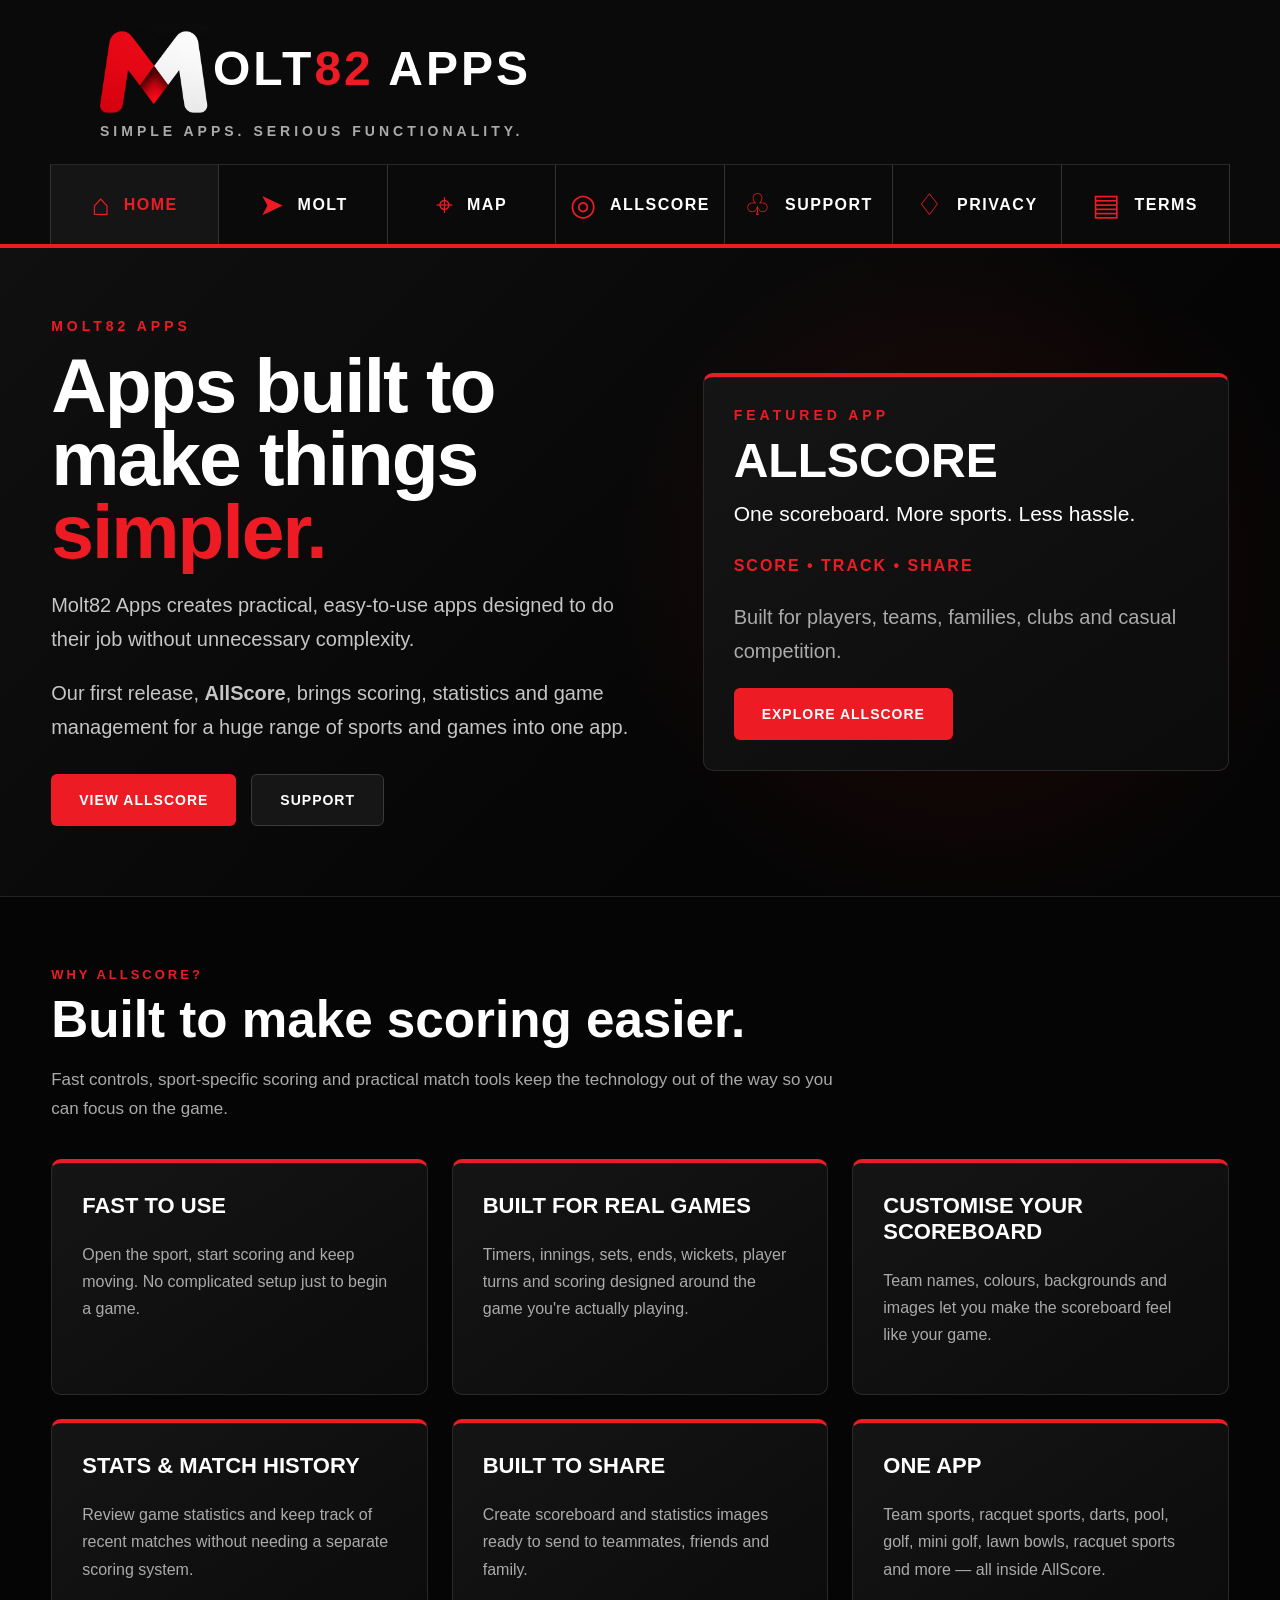
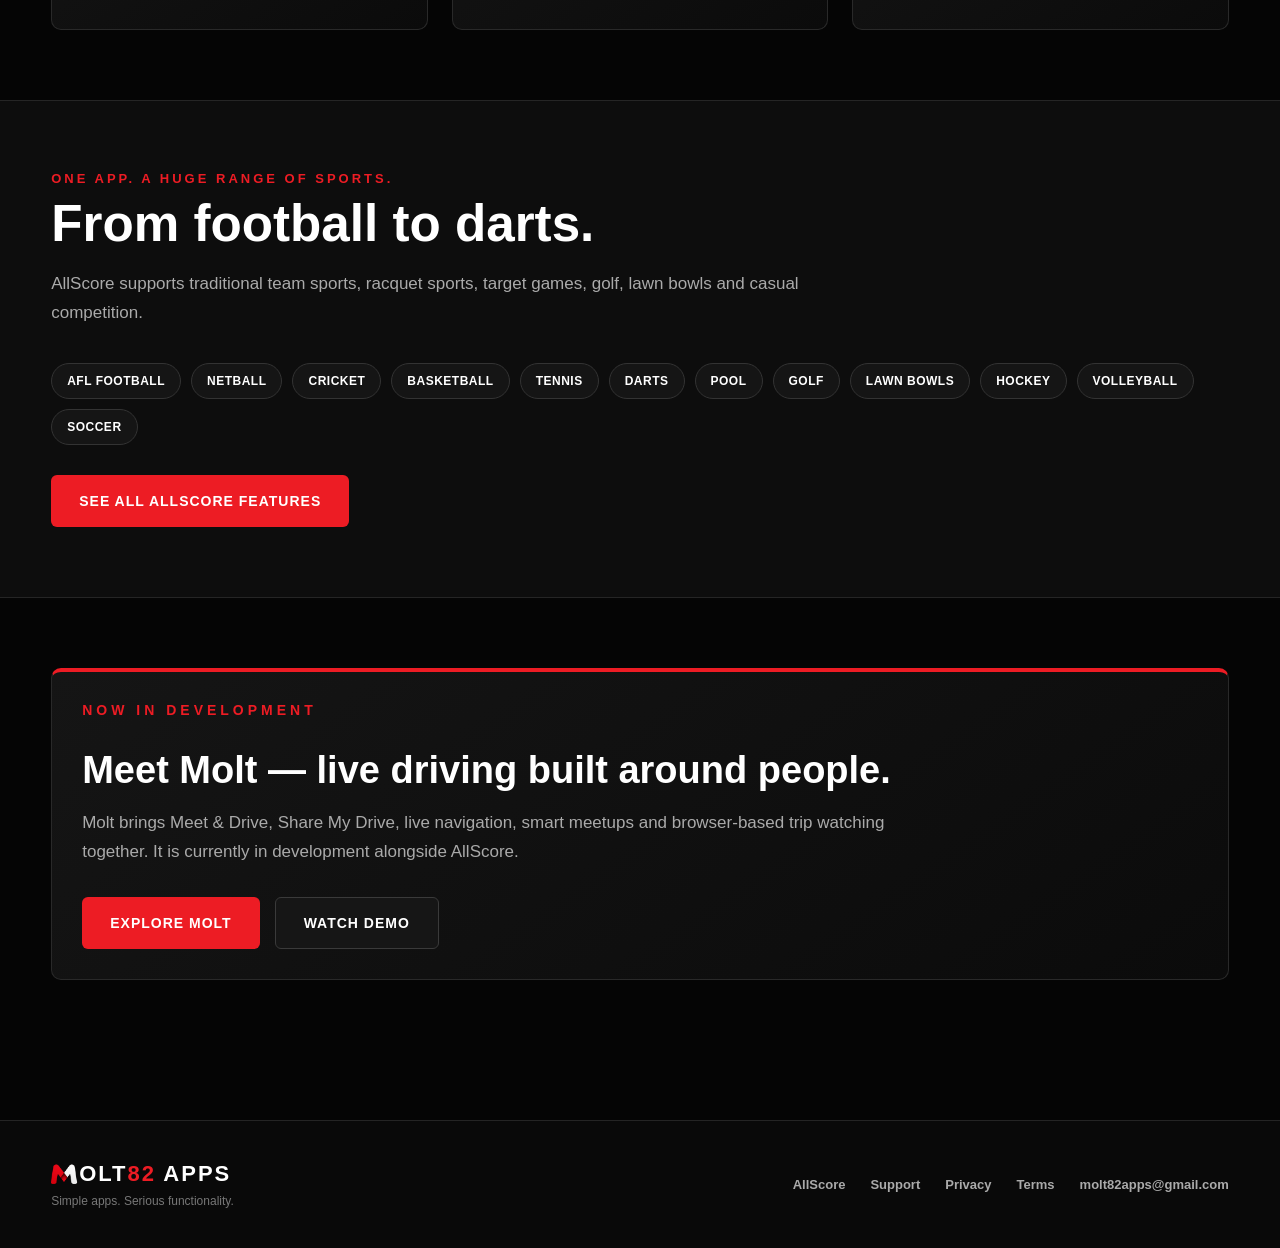
==== commit 5ae9b626: "Molt82Apps website Build 13 Fix 1 - make Map a top-level page" ====
--- a/index.html
+++ b/index.html
@@ -15,7 +15,7 @@
 
     <link
         rel="stylesheet"
-        href="/css/style.css?v=12-fix7">
+        href="/css/style.css?v=13-fix1">
     <link rel="icon" type="image/png" href="/images/favicon.png?v=12-fix7">
 
 <style id="molt-critical-fallback">
@@ -38,7 +38,7 @@
             class="brand"
             href="index.html">
 
-            <div class="brand-name"><img class="brand-m-image" src="/images/molt-brand-m.png?v=12-fix7" alt=""><span class="brand-letters">OLT</span><span>82</span><span class="brand-apps">&nbsp;APPS</span></div>
+            <div class="brand-name"><img class="brand-m-image" src="/images/molt-brand-m.png?v=13-fix1" alt=""><span class="brand-letters">OLT</span><span>82</span><span class="brand-apps">&nbsp;APPS</span></div>
 
             <div class="brand-tagline">
                 SIMPLE APPS. SERIOUS FUNCTIONALITY.
@@ -69,6 +69,11 @@
         <a class="nav-link" href="molt/index.html">
             <span class="nav-icon">➤</span>
             <span class="nav-label">MOLT</span>
+        </a>
+
+        <a class="nav-link" href="map.html">
+            <span class="nav-icon">⌖</span>
+            <span class="nav-label">MAP</span>
         </a>
 
         <a
@@ -514,7 +519,7 @@
 
         <div>
 
-            <div class="footer-brand"><img class="footer-m-image" src="/images/molt-brand-m.png?v=12-fix7" alt=""><span class="brand-letters">OLT</span><span>82</span><span class="brand-apps">&nbsp;APPS</span></div>
+            <div class="footer-brand"><img class="footer-m-image" src="/images/molt-brand-m.png?v=13-fix1" alt=""><span class="brand-letters">OLT</span><span>82</span><span class="brand-apps">&nbsp;APPS</span></div>
 
             <div
                 style="
--- a/css/style.css
+++ b/css/style.css
@@ -855,3 +855,11 @@
 @media (max-width:600px) {
     .brand-m-image { width:76px; height:60px; }
 }
+
+
+/* =========================================================
+   MOLT82 APPS WEBSITE BUILD 13 — MAP PAGE
+   ========================================================= */
+.map-page{background:#07090b}.public-map-main{background:#07090b}.public-map-stage{position:relative;height:min(760px,calc(100vh - 234px));min-height:570px;overflow:hidden;background:#11181d;border-bottom:1px solid #282f34}.public-map-canvas{position:absolute;inset:0;z-index:1;background:#dfe5e6}.public-map-canvas.leaflet-container{font-family:Arial,Helvetica,sans-serif}.public-map-canvas .leaflet-control-attribution{font-size:10px}.public-map-canvas .leaflet-bar a{color:#111}.public-map-fallback{position:absolute;inset:0;z-index:2;display:flex;flex-direction:column;align-items:center;justify-content:center;gap:8px;background:linear-gradient(135deg,#14202a,#0c1217);color:#fff;text-align:center;padding:30px}.public-map-fallback[hidden]{display:none!important}.public-map-fallback span{max-width:520px;color:#a9b1b6}.map-code-panel{position:absolute;z-index:4;left:clamp(18px,4vw,60px);top:clamp(18px,4vw,54px);width:min(610px,calc(100% - 36px));padding:28px;border:1px solid #394249;border-top:4px solid #ed1c24;border-radius:18px;background:rgba(8,11,13,.94);box-shadow:0 18px 60px rgba(0,0,0,.42);backdrop-filter:blur(12px)}.map-code-panel h1{margin:7px 0 10px;font-size:clamp(34px,4vw,56px);line-height:1}.map-code-panel>p{margin:0 0 21px;color:#c2c7ca;font-size:16px;line-height:1.55}.map-code-panel label{display:block;margin-bottom:8px;color:#fff;font-size:12px;font-weight:900;letter-spacing:1.5px}.map-code-row{display:grid;grid-template-columns:minmax(0,1fr) auto;gap:10px}.map-code-input-wrap{display:flex;align-items:center;min-width:0;height:54px;border:1px solid #4a5359;border-radius:7px;background:#11161a;overflow:hidden}.map-code-input-wrap span{flex:0 0 auto;padding:0 12px;color:#ed1c24;font-size:22px}.map-code-input-wrap input{width:100%;height:100%;min-width:0;padding:0 14px 0 0;border:0;outline:0;background:transparent;color:#fff;font:inherit;font-size:16px}.map-code-input-wrap input::placeholder{color:#7e898f}.map-code-message{min-height:20px;margin-top:9px;color:#ff7e84;font-size:13px;font-weight:700}.map-code-actions{display:flex;gap:10px;flex-wrap:wrap;margin-top:6px}.map-code-actions .button{min-height:46px;padding:0 18px}.map-code-note{margin-top:17px;padding-top:14px;border-top:1px solid #2f363b;color:#8f9aa1;font-size:12px;line-height:1.5}.map-preview-badge{position:absolute;z-index:3;right:24px;top:22px;display:grid;grid-template-columns:auto auto;column-gap:8px;align-items:center;padding:10px 13px;border:1px solid #344147;border-radius:11px;background:rgba(8,12,14,.9);box-shadow:0 8px 30px rgba(0,0,0,.28)}.map-preview-badge>span{grid-row:1 / span 2;width:10px;height:10px;border-radius:50%;background:#21d26f;box-shadow:0 0 11px rgba(33,210,111,.8)}.map-preview-badge strong{font-size:11px;letter-spacing:1px}.map-preview-badge small{color:#9ca8ae;font-size:10px}.map-info-strip{width:min(1400px,92%);margin:0 auto;display:grid;grid-template-columns:repeat(3,minmax(0,1fr));gap:18px;padding:32px 0 44px}.map-info-strip>div{display:grid;grid-template-columns:42px 1fr;grid-template-rows:auto auto;column-gap:12px;padding:19px 21px;border:1px solid #2a3035;border-radius:10px;background:#101315}.map-info-strip>div>span{grid-row:1 / span 2;color:#ed1c24;font-size:30px;line-height:1}.map-info-strip strong{font-size:16px}.map-info-strip small{margin-top:4px;color:#98a1a7;line-height:1.45}.map-page .leaflet-marker-icon{filter:drop-shadow(0 3px 5px rgba(0,0,0,.42))}.map-page .leaflet-container img.leaflet-tile{max-width:none!important;max-height:none!important}.map-page .leaflet-pane,.map-page .leaflet-tile,.map-page .leaflet-marker-icon,.map-page .leaflet-marker-shadow,.map-page .leaflet-tile-container{position:absolute;left:0;top:0}
+@media(max-width:900px){.public-map-stage{height:690px;min-height:690px}.map-code-panel{left:18px;top:18px}.map-preview-badge{right:16px;bottom:16px;top:auto}.map-info-strip{grid-template-columns:1fr}}
+@media(max-width:600px){.public-map-stage{height:660px;min-height:660px}.map-code-panel{width:calc(100% - 24px);left:12px;top:12px;padding:20px 17px;border-radius:14px}.map-code-panel h1{font-size:37px}.map-code-row{grid-template-columns:1fr}.map-code-row .button{width:100%}.map-code-actions{display:grid;grid-template-columns:1fr 1fr}.map-code-actions .button{padding:0 9px;font-size:11px}.map-preview-badge{right:12px;bottom:12px}.map-info-strip{width:calc(100% - 24px);padding:22px 0 30px}}
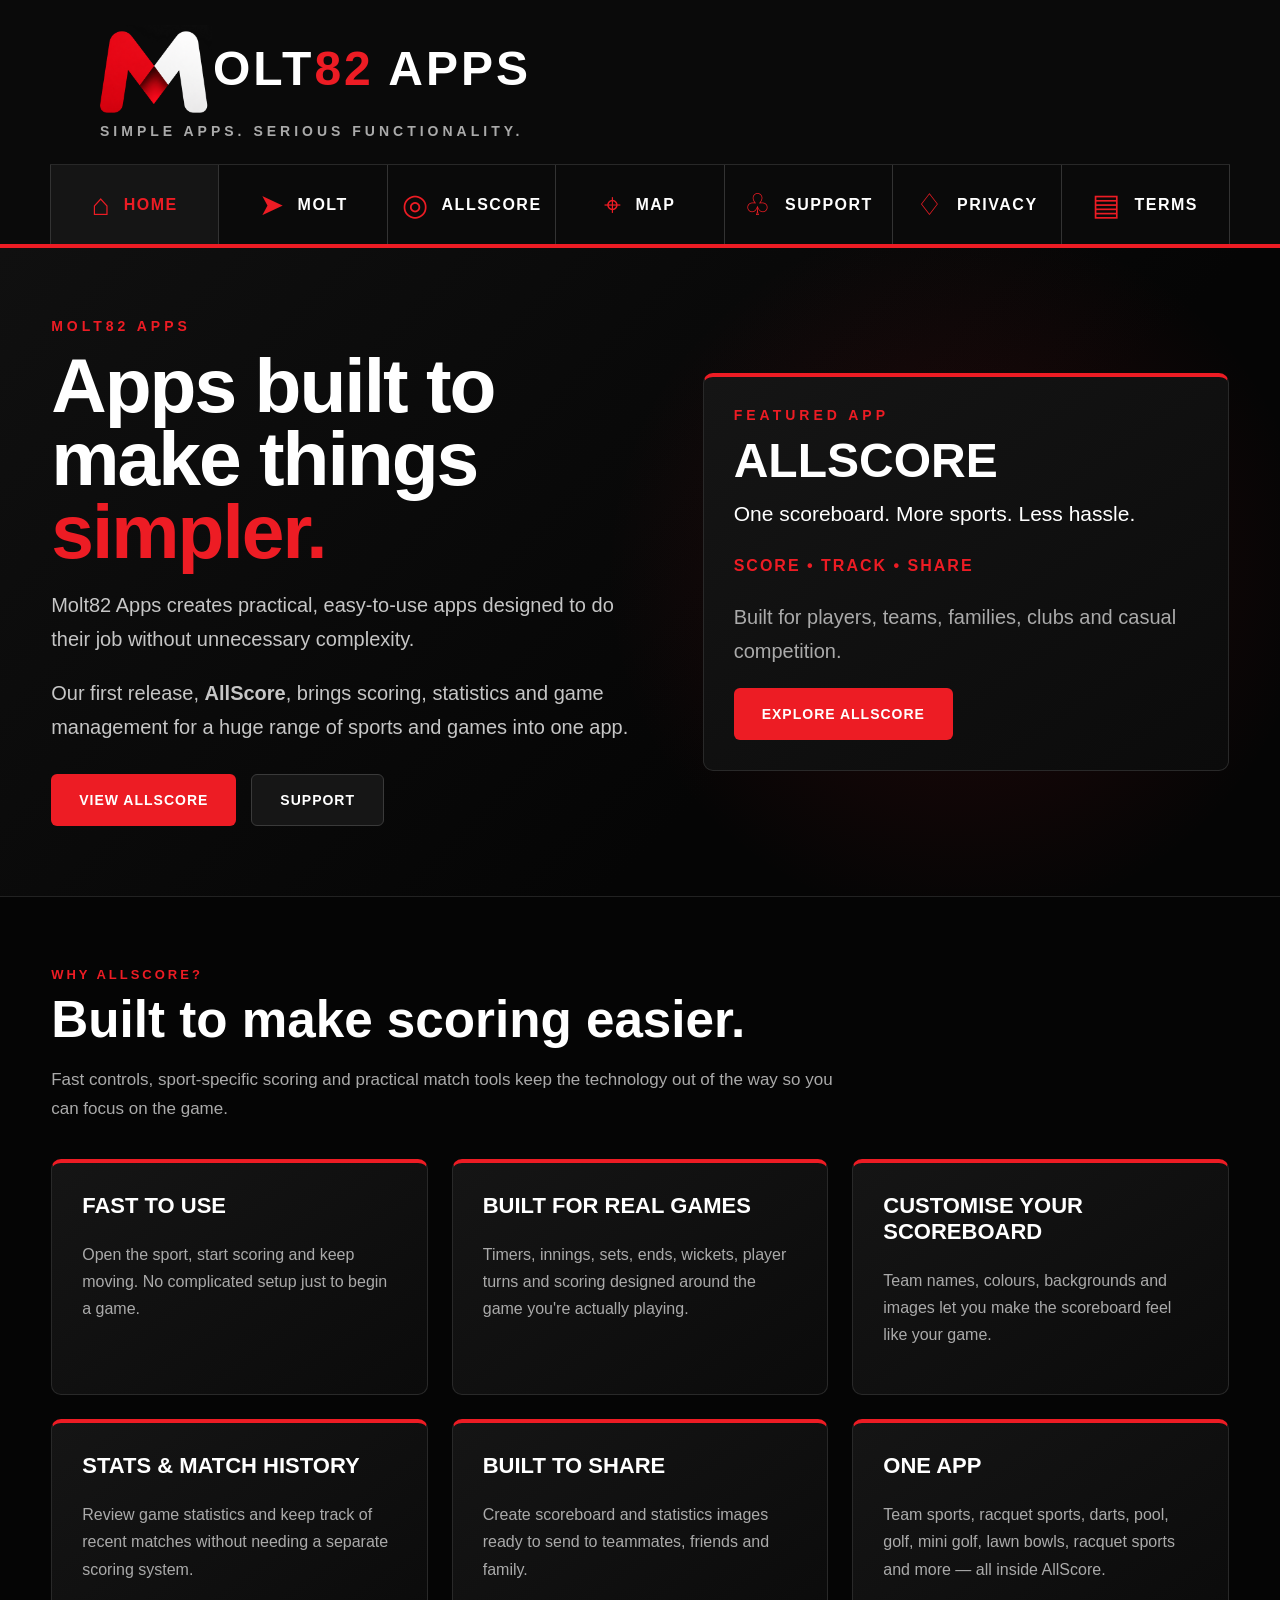
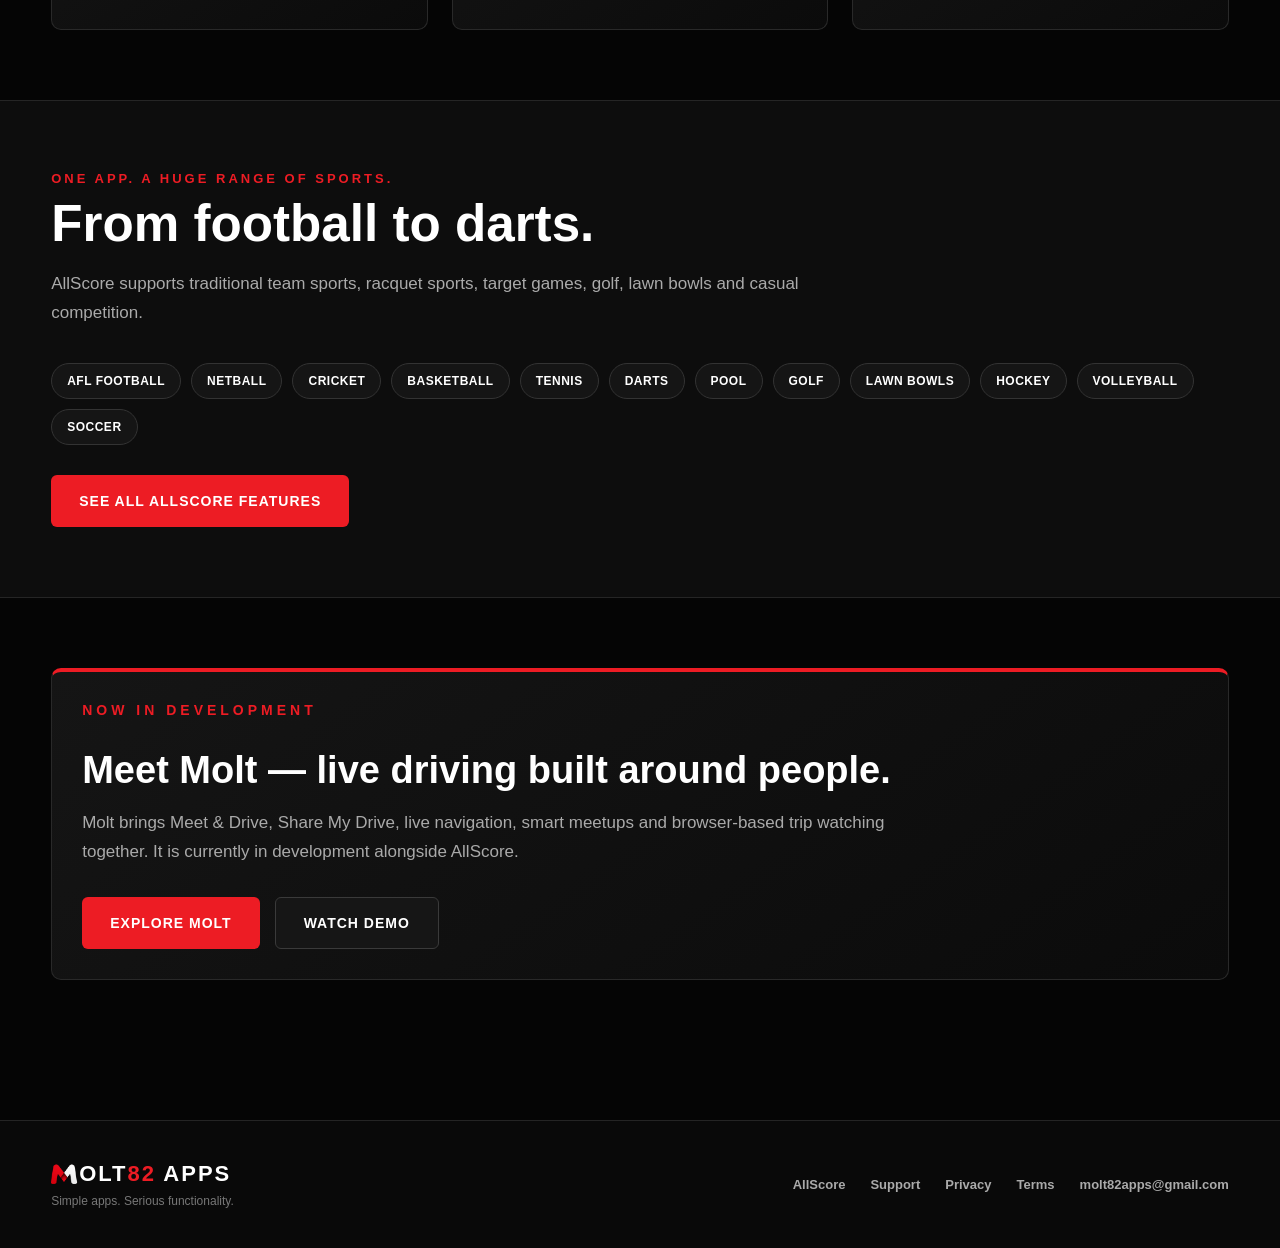
==== commit b4dcb8d0: "Website Build 13 Fix 2 - smaller map panel and move Map tab" ====
--- a/index.html
+++ b/index.html
@@ -69,23 +69,23 @@
         <a class="nav-link" href="molt/index.html">
             <span class="nav-icon">➤</span>
             <span class="nav-label">MOLT</span>
+        </a><a
+            class="nav-link"
+            href="molt-score.html">
+
+            <span class="nav-icon">◎</span>
+
+            <span class="nav-label">
+                ALLSCORE
+            </span>
+
         </a>
+
+        
 
         <a class="nav-link" href="map.html">
             <span class="nav-icon">⌖</span>
             <span class="nav-label">MAP</span>
-        </a>
-
-        <a
-            class="nav-link"
-            href="molt-score.html">
-
-            <span class="nav-icon">◎</span>
-
-            <span class="nav-label">
-                ALLSCORE
-            </span>
-
         </a>
 
 
--- a/css/style.css
+++ b/css/style.css
@@ -860,6 +860,6 @@
 /* =========================================================
    MOLT82 APPS WEBSITE BUILD 13 — MAP PAGE
    ========================================================= */
-.map-page{background:#07090b}.public-map-main{background:#07090b}.public-map-stage{position:relative;height:min(760px,calc(100vh - 234px));min-height:570px;overflow:hidden;background:#11181d;border-bottom:1px solid #282f34}.public-map-canvas{position:absolute;inset:0;z-index:1;background:#dfe5e6}.public-map-canvas.leaflet-container{font-family:Arial,Helvetica,sans-serif}.public-map-canvas .leaflet-control-attribution{font-size:10px}.public-map-canvas .leaflet-bar a{color:#111}.public-map-fallback{position:absolute;inset:0;z-index:2;display:flex;flex-direction:column;align-items:center;justify-content:center;gap:8px;background:linear-gradient(135deg,#14202a,#0c1217);color:#fff;text-align:center;padding:30px}.public-map-fallback[hidden]{display:none!important}.public-map-fallback span{max-width:520px;color:#a9b1b6}.map-code-panel{position:absolute;z-index:4;left:clamp(18px,4vw,60px);top:clamp(18px,4vw,54px);width:min(610px,calc(100% - 36px));padding:28px;border:1px solid #394249;border-top:4px solid #ed1c24;border-radius:18px;background:rgba(8,11,13,.94);box-shadow:0 18px 60px rgba(0,0,0,.42);backdrop-filter:blur(12px)}.map-code-panel h1{margin:7px 0 10px;font-size:clamp(34px,4vw,56px);line-height:1}.map-code-panel>p{margin:0 0 21px;color:#c2c7ca;font-size:16px;line-height:1.55}.map-code-panel label{display:block;margin-bottom:8px;color:#fff;font-size:12px;font-weight:900;letter-spacing:1.5px}.map-code-row{display:grid;grid-template-columns:minmax(0,1fr) auto;gap:10px}.map-code-input-wrap{display:flex;align-items:center;min-width:0;height:54px;border:1px solid #4a5359;border-radius:7px;background:#11161a;overflow:hidden}.map-code-input-wrap span{flex:0 0 auto;padding:0 12px;color:#ed1c24;font-size:22px}.map-code-input-wrap input{width:100%;height:100%;min-width:0;padding:0 14px 0 0;border:0;outline:0;background:transparent;color:#fff;font:inherit;font-size:16px}.map-code-input-wrap input::placeholder{color:#7e898f}.map-code-message{min-height:20px;margin-top:9px;color:#ff7e84;font-size:13px;font-weight:700}.map-code-actions{display:flex;gap:10px;flex-wrap:wrap;margin-top:6px}.map-code-actions .button{min-height:46px;padding:0 18px}.map-code-note{margin-top:17px;padding-top:14px;border-top:1px solid #2f363b;color:#8f9aa1;font-size:12px;line-height:1.5}.map-preview-badge{position:absolute;z-index:3;right:24px;top:22px;display:grid;grid-template-columns:auto auto;column-gap:8px;align-items:center;padding:10px 13px;border:1px solid #344147;border-radius:11px;background:rgba(8,12,14,.9);box-shadow:0 8px 30px rgba(0,0,0,.28)}.map-preview-badge>span{grid-row:1 / span 2;width:10px;height:10px;border-radius:50%;background:#21d26f;box-shadow:0 0 11px rgba(33,210,111,.8)}.map-preview-badge strong{font-size:11px;letter-spacing:1px}.map-preview-badge small{color:#9ca8ae;font-size:10px}.map-info-strip{width:min(1400px,92%);margin:0 auto;display:grid;grid-template-columns:repeat(3,minmax(0,1fr));gap:18px;padding:32px 0 44px}.map-info-strip>div{display:grid;grid-template-columns:42px 1fr;grid-template-rows:auto auto;column-gap:12px;padding:19px 21px;border:1px solid #2a3035;border-radius:10px;background:#101315}.map-info-strip>div>span{grid-row:1 / span 2;color:#ed1c24;font-size:30px;line-height:1}.map-info-strip strong{font-size:16px}.map-info-strip small{margin-top:4px;color:#98a1a7;line-height:1.45}.map-page .leaflet-marker-icon{filter:drop-shadow(0 3px 5px rgba(0,0,0,.42))}.map-page .leaflet-container img.leaflet-tile{max-width:none!important;max-height:none!important}.map-page .leaflet-pane,.map-page .leaflet-tile,.map-page .leaflet-marker-icon,.map-page .leaflet-marker-shadow,.map-page .leaflet-tile-container{position:absolute;left:0;top:0}
+.map-page{background:#07090b}.public-map-main{background:#07090b}.public-map-stage{position:relative;height:min(760px,calc(100vh - 234px));min-height:570px;overflow:hidden;background:#11181d;border-bottom:1px solid #282f34}.public-map-canvas{position:absolute;inset:0;z-index:1;background:#dfe5e6}.public-map-canvas.leaflet-container{font-family:Arial,Helvetica,sans-serif}.public-map-canvas .leaflet-control-attribution{font-size:10px}.public-map-canvas .leaflet-bar a{color:#111}.public-map-fallback{position:absolute;inset:0;z-index:2;display:flex;flex-direction:column;align-items:center;justify-content:center;gap:8px;background:linear-gradient(135deg,#14202a,#0c1217);color:#fff;text-align:center;padding:30px}.public-map-fallback[hidden]{display:none!important}.public-map-fallback span{max-width:520px;color:#a9b1b6}.map-code-panel{position:absolute;z-index:4;left:clamp(18px,3vw,42px);top:clamp(18px,3vw,38px);width:min(520px,calc(100% - 36px));padding:20px 22px;border:1px solid #394249;border-top:4px solid #ed1c24;border-radius:16px;background:rgba(8,11,13,.94);box-shadow:0 18px 60px rgba(0,0,0,.42);backdrop-filter:blur(12px)}.map-code-panel h1{margin:5px 0 8px;font-size:clamp(32px,3.4vw,44px);line-height:1}.map-code-panel>p{margin:0 0 14px;color:#c2c7ca;font-size:14px;line-height:1.45}.map-code-panel label{display:block;margin-bottom:8px;color:#fff;font-size:12px;font-weight:900;letter-spacing:1.5px}.map-code-row{display:grid;grid-template-columns:minmax(0,1fr) auto;gap:10px}.map-code-row .button{min-height:48px;padding:0 16px;font-size:13px}.map-code-input-wrap{display:flex;align-items:center;min-width:0;height:48px;border:1px solid #4a5359;border-radius:7px;background:#11161a;overflow:hidden}.map-code-input-wrap span{flex:0 0 auto;padding:0 12px;color:#ed1c24;font-size:22px}.map-code-input-wrap input{width:100%;height:100%;min-width:0;padding:0 12px 0 0;border:0;outline:0;background:transparent;color:#fff;font:inherit;font-size:15px}.map-code-input-wrap input::placeholder{color:#7e898f}.map-code-message{min-height:16px;margin-top:6px;color:#ff7e84;font-size:13px;font-weight:700}.map-code-actions{display:flex;gap:8px;flex-wrap:wrap;margin-top:3px}.map-code-actions .button{min-height:40px;padding:0 15px;font-size:12px}.map-code-note{margin-top:12px;padding-top:10px;border-top:1px solid #2f363b;color:#8f9aa1;font-size:12px;line-height:1.5}.map-preview-badge{position:absolute;z-index:3;right:24px;top:22px;display:grid;grid-template-columns:auto auto;column-gap:8px;align-items:center;padding:10px 13px;border:1px solid #344147;border-radius:11px;background:rgba(8,12,14,.9);box-shadow:0 8px 30px rgba(0,0,0,.28)}.map-preview-badge>span{grid-row:1 / span 2;width:10px;height:10px;border-radius:50%;background:#21d26f;box-shadow:0 0 11px rgba(33,210,111,.8)}.map-preview-badge strong{font-size:11px;letter-spacing:1px}.map-preview-badge small{color:#9ca8ae;font-size:10px}.map-info-strip{width:min(1400px,92%);margin:0 auto;display:grid;grid-template-columns:repeat(3,minmax(0,1fr));gap:18px;padding:32px 0 44px}.map-info-strip>div{display:grid;grid-template-columns:42px 1fr;grid-template-rows:auto auto;column-gap:12px;padding:19px 21px;border:1px solid #2a3035;border-radius:10px;background:#101315}.map-info-strip>div>span{grid-row:1 / span 2;color:#ed1c24;font-size:30px;line-height:1}.map-info-strip strong{font-size:16px}.map-info-strip small{margin-top:4px;color:#98a1a7;line-height:1.45}.map-page .leaflet-marker-icon{filter:drop-shadow(0 3px 5px rgba(0,0,0,.42))}.map-page .leaflet-container img.leaflet-tile{max-width:none!important;max-height:none!important}.map-page .leaflet-pane,.map-page .leaflet-tile,.map-page .leaflet-marker-icon,.map-page .leaflet-marker-shadow,.map-page .leaflet-tile-container{position:absolute;left:0;top:0}
 @media(max-width:900px){.public-map-stage{height:690px;min-height:690px}.map-code-panel{left:18px;top:18px}.map-preview-badge{right:16px;bottom:16px;top:auto}.map-info-strip{grid-template-columns:1fr}}
-@media(max-width:600px){.public-map-stage{height:660px;min-height:660px}.map-code-panel{width:calc(100% - 24px);left:12px;top:12px;padding:20px 17px;border-radius:14px}.map-code-panel h1{font-size:37px}.map-code-row{grid-template-columns:1fr}.map-code-row .button{width:100%}.map-code-actions{display:grid;grid-template-columns:1fr 1fr}.map-code-actions .button{padding:0 9px;font-size:11px}.map-preview-badge{right:12px;bottom:12px}.map-info-strip{width:calc(100% - 24px);padding:22px 0 30px}}
+@media(max-width:600px){.public-map-stage{height:660px;min-height:660px}.map-code-panel{width:calc(100% - 24px);left:12px;top:12px;padding:17px 15px;border-radius:14px}.map-code-panel h1{font-size:34px}.map-code-row{grid-template-columns:1fr}.map-code-row .button{width:100%}.map-code-actions{display:grid;grid-template-columns:1fr 1fr}.map-code-actions .button{padding:0 9px;font-size:11px}.map-preview-badge{right:12px;bottom:12px}.map-info-strip{width:calc(100% - 24px);padding:22px 0 30px}}
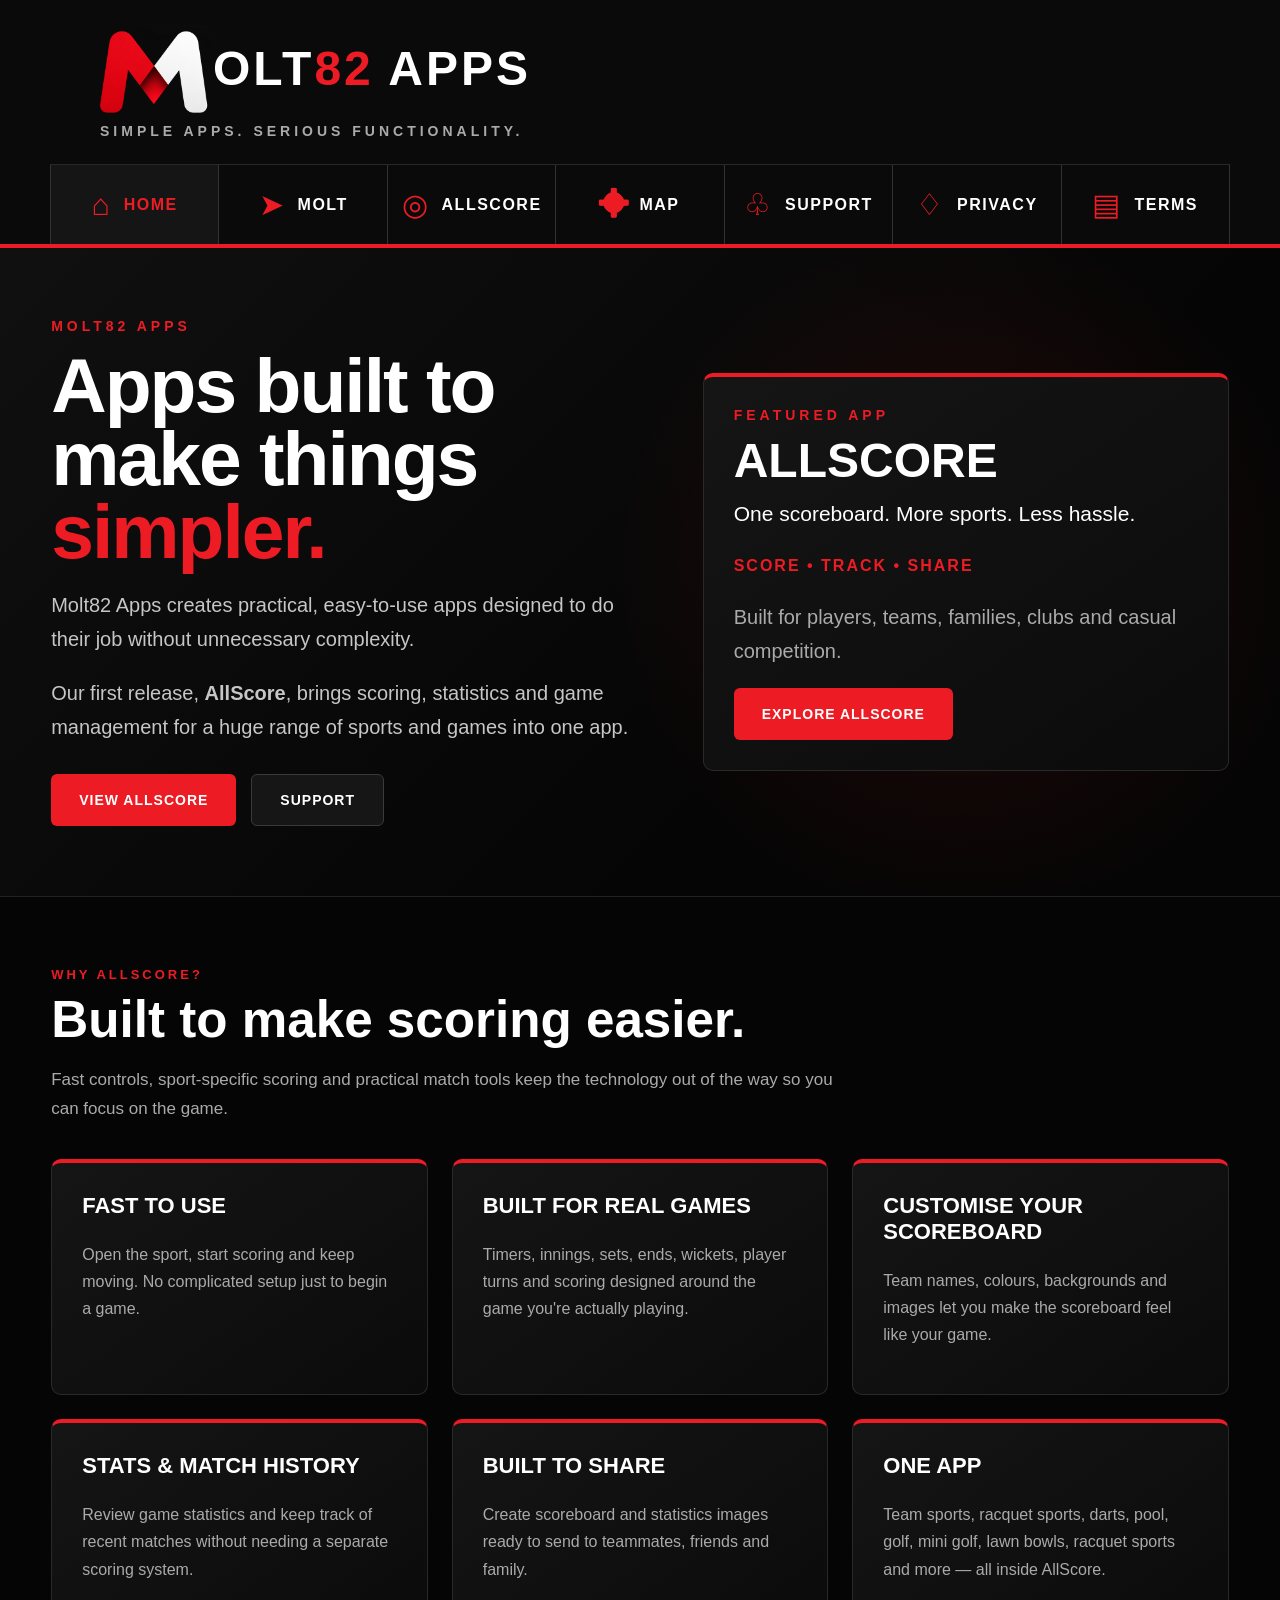
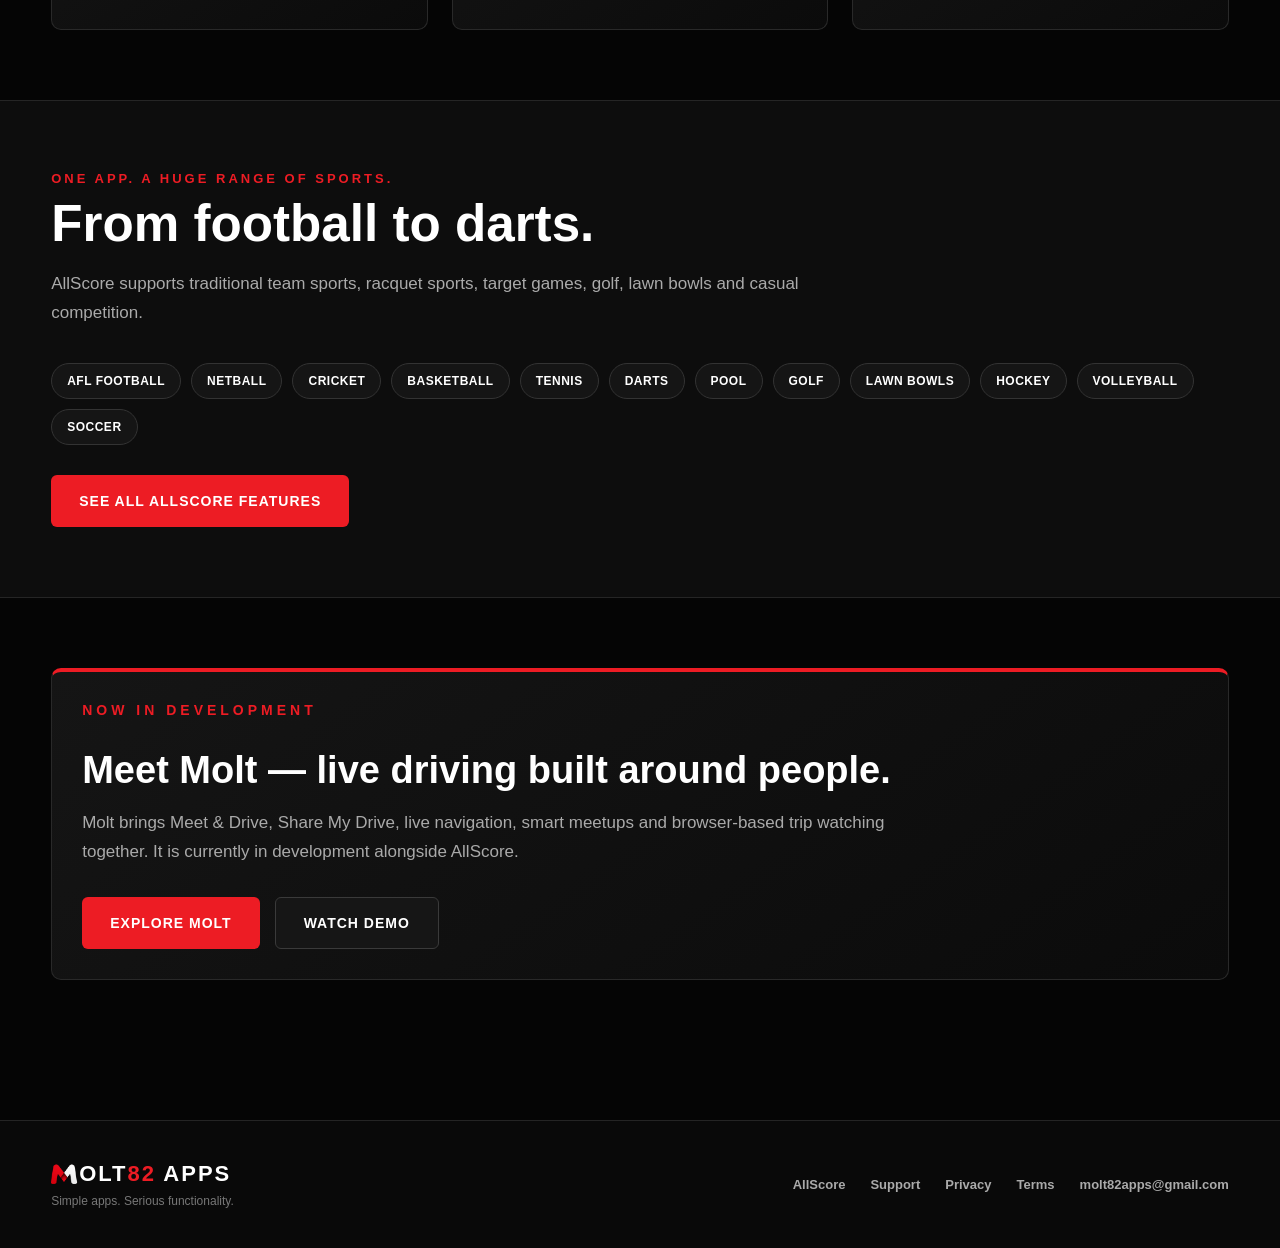
==== commit f2352c27: "Website Build 13 Fix 7 - true 150 percent bold Map icon" ====
--- a/index.html
+++ b/index.html
@@ -15,7 +15,7 @@
 
     <link
         rel="stylesheet"
-        href="/css/style.css?v=13-fix1">
+        href="/css/style.css?v=13-fix7">
     <link rel="icon" type="image/png" href="/images/favicon.png?v=12-fix7">
 
 <style id="molt-critical-fallback">
@@ -84,7 +84,7 @@
         
 
         <a class="nav-link" href="map.html">
-            <span class="nav-icon">⌖</span>
+            <span class="nav-icon map-nav-icon">⌖</span>
             <span class="nav-label">MAP</span>
         </a>
 
--- a/css/style.css
+++ b/css/style.css
@@ -138,6 +138,21 @@
     line-height: 1;
 }
 
+.map-nav-icon {
+    display: inline-block;
+    font-size: 45px;
+    font-weight: 900;
+    line-height: 0.9;
+    transform: scale(1.08);
+    transform-origin: center;
+    -webkit-text-stroke: 1.6px #ed1c24;
+    text-shadow:
+        0.7px 0 #ed1c24,
+        -0.7px 0 #ed1c24,
+        0 0.7px #ed1c24,
+        0 -0.7px #ed1c24;
+}
+
 .nav-label {
     color: #ffffff;
 
@@ -166,6 +181,17 @@
 
 .nav-link.active .nav-label {
     color: #ed1c24;
+}
+
+/* MAP TAB: keep label white; use larger bolder target icon */
+.map-page .nav-link.active .nav-label {
+    color: #ffffff;
+}
+
+.map-page .nav-link.active .map-nav-icon {
+    font-size: 45px;
+    font-weight: 900;
+    -webkit-text-stroke: 1.6px #ed1c24;
 }
 
 
@@ -523,6 +549,16 @@
         font-size: 24px;
     }
 
+    .map-nav-icon {
+        font-size: 36px;
+        font-weight: 900;
+        -webkit-text-stroke: 1.3px #ed1c24;
+    }
+
+    .map-page .nav-link.active .map-nav-icon {
+        font-size: 36px;
+    }
+
     .nav-label {
         font-size: 12px;
     }
@@ -565,6 +601,16 @@
 
     .nav-icon {
         font-size: 20px;
+    }
+
+    .map-nav-icon {
+        font-size: 30px;
+        font-weight: 900;
+        -webkit-text-stroke: 1.1px #ed1c24;
+    }
+
+    .map-page .nav-link.active .map-nav-icon {
+        font-size: 30px;
     }
 
     .nav-label {
@@ -860,6 +906,6 @@
 /* =========================================================
    MOLT82 APPS WEBSITE BUILD 13 — MAP PAGE
    ========================================================= */
-.map-page{background:#07090b}.public-map-main{background:#07090b}.public-map-stage{position:relative;height:min(760px,calc(100vh - 234px));min-height:570px;overflow:hidden;background:#11181d;border-bottom:1px solid #282f34}.public-map-canvas{position:absolute;inset:0;z-index:1;background:#dfe5e6}.public-map-canvas.leaflet-container{font-family:Arial,Helvetica,sans-serif}.public-map-canvas .leaflet-control-attribution{font-size:10px}.public-map-canvas .leaflet-bar a{color:#111}.public-map-fallback{position:absolute;inset:0;z-index:2;display:flex;flex-direction:column;align-items:center;justify-content:center;gap:8px;background:linear-gradient(135deg,#14202a,#0c1217);color:#fff;text-align:center;padding:30px}.public-map-fallback[hidden]{display:none!important}.public-map-fallback span{max-width:520px;color:#a9b1b6}.map-code-panel{position:absolute;z-index:4;left:clamp(18px,3vw,42px);top:clamp(18px,3vw,38px);width:min(520px,calc(100% - 36px));padding:20px 22px;border:1px solid #394249;border-top:4px solid #ed1c24;border-radius:16px;background:rgba(8,11,13,.94);box-shadow:0 18px 60px rgba(0,0,0,.42);backdrop-filter:blur(12px)}.map-code-panel h1{margin:5px 0 8px;font-size:clamp(32px,3.4vw,44px);line-height:1}.map-code-panel>p{margin:0 0 14px;color:#c2c7ca;font-size:14px;line-height:1.45}.map-code-panel label{display:block;margin-bottom:8px;color:#fff;font-size:12px;font-weight:900;letter-spacing:1.5px}.map-code-row{display:grid;grid-template-columns:minmax(0,1fr) auto;gap:10px}.map-code-row .button{min-height:48px;padding:0 16px;font-size:13px}.map-code-input-wrap{display:flex;align-items:center;min-width:0;height:48px;border:1px solid #4a5359;border-radius:7px;background:#11161a;overflow:hidden}.map-code-input-wrap span{flex:0 0 auto;padding:0 12px;color:#ed1c24;font-size:22px}.map-code-input-wrap input{width:100%;height:100%;min-width:0;padding:0 12px 0 0;border:0;outline:0;background:transparent;color:#fff;font:inherit;font-size:15px}.map-code-input-wrap input::placeholder{color:#7e898f}.map-code-message{min-height:16px;margin-top:6px;color:#ff7e84;font-size:13px;font-weight:700}.map-code-actions{display:flex;gap:8px;flex-wrap:wrap;margin-top:3px}.map-code-actions .button{min-height:40px;padding:0 15px;font-size:12px}.map-code-note{margin-top:12px;padding-top:10px;border-top:1px solid #2f363b;color:#8f9aa1;font-size:12px;line-height:1.5}.map-preview-badge{position:absolute;z-index:3;right:24px;top:22px;display:grid;grid-template-columns:auto auto;column-gap:8px;align-items:center;padding:10px 13px;border:1px solid #344147;border-radius:11px;background:rgba(8,12,14,.9);box-shadow:0 8px 30px rgba(0,0,0,.28)}.map-preview-badge>span{grid-row:1 / span 2;width:10px;height:10px;border-radius:50%;background:#21d26f;box-shadow:0 0 11px rgba(33,210,111,.8)}.map-preview-badge strong{font-size:11px;letter-spacing:1px}.map-preview-badge small{color:#9ca8ae;font-size:10px}.map-info-strip{width:min(1400px,92%);margin:0 auto;display:grid;grid-template-columns:repeat(3,minmax(0,1fr));gap:18px;padding:32px 0 44px}.map-info-strip>div{display:grid;grid-template-columns:42px 1fr;grid-template-rows:auto auto;column-gap:12px;padding:19px 21px;border:1px solid #2a3035;border-radius:10px;background:#101315}.map-info-strip>div>span{grid-row:1 / span 2;color:#ed1c24;font-size:30px;line-height:1}.map-info-strip strong{font-size:16px}.map-info-strip small{margin-top:4px;color:#98a1a7;line-height:1.45}.map-page .leaflet-marker-icon{filter:drop-shadow(0 3px 5px rgba(0,0,0,.42))}.map-page .leaflet-container img.leaflet-tile{max-width:none!important;max-height:none!important}.map-page .leaflet-pane,.map-page .leaflet-tile,.map-page .leaflet-marker-icon,.map-page .leaflet-marker-shadow,.map-page .leaflet-tile-container{position:absolute;left:0;top:0}
-@media(max-width:900px){.public-map-stage{height:690px;min-height:690px}.map-code-panel{left:18px;top:18px}.map-preview-badge{right:16px;bottom:16px;top:auto}.map-info-strip{grid-template-columns:1fr}}
-@media(max-width:600px){.public-map-stage{height:660px;min-height:660px}.map-code-panel{width:calc(100% - 24px);left:12px;top:12px;padding:17px 15px;border-radius:14px}.map-code-panel h1{font-size:34px}.map-code-row{grid-template-columns:1fr}.map-code-row .button{width:100%}.map-code-actions{display:grid;grid-template-columns:1fr 1fr}.map-code-actions .button{padding:0 9px;font-size:11px}.map-preview-badge{right:12px;bottom:12px}.map-info-strip{width:calc(100% - 24px);padding:22px 0 30px}}
+.map-page{background:#07090b}.public-map-main{background:#07090b}.public-map-stage{position:relative;height:min(760px,calc(100vh - 234px));min-height:570px;overflow:hidden;background:#11181d;border-bottom:1px solid #282f34}.public-map-canvas{position:absolute;inset:0;z-index:1;background:#dfe5e6}.public-map-canvas.leaflet-container{font-family:Arial,Helvetica,sans-serif}.public-map-canvas .leaflet-control-attribution{font-size:10px}.public-map-canvas .leaflet-bar a{color:#111}.public-map-fallback{position:absolute;inset:0;z-index:2;display:flex;flex-direction:column;align-items:center;justify-content:center;gap:8px;background:linear-gradient(135deg,#14202a,#0c1217);color:#fff;text-align:center;padding:30px}.public-map-fallback[hidden]{display:none!important}.public-map-fallback span{max-width:520px;color:#a9b1b6}.map-code-panel{position:absolute;z-index:4;left:clamp(18px,3vw,42px);top:clamp(18px,3vw,38px);width:min(455px,calc(100% - 36px));padding:16px 18px 12px;border:1px solid #394249;border-top:4px solid #ed1c24;border-radius:18px;background:linear-gradient(180deg,rgba(8,11,13,.97),rgba(10,12,14,.94));box-shadow:0 18px 60px rgba(0,0,0,.42);backdrop-filter:blur(12px)}.map-code-panel h1{margin:6px 0 12px;font-size:clamp(24px,2.2vw,32px);line-height:1.02;letter-spacing:-.02em;max-width:none;white-space:nowrap}.map-code-panel>p{margin:0 0 14px;color:#c2c7ca;font-size:14px;line-height:1.45}.map-code-panel label{display:block;margin-bottom:8px;color:#fff;font-size:12px;font-weight:900;letter-spacing:1.5px}.map-code-row{display:grid;grid-template-columns:minmax(0,1fr) auto;gap:8px;align-items:stretch}.map-code-row .button{min-height:50px;padding:0 14px;font-size:12px;letter-spacing:.02em;white-space:nowrap}.map-code-input-wrap{display:flex;align-items:center;min-width:0;height:50px;border:1px solid #4a5359;border-radius:8px;background:#11161a;overflow:hidden}.map-code-input-wrap span{flex:0 0 auto;padding:0 12px;color:#ed1c24;font-size:20px}.map-code-input-wrap input{width:100%;height:100%;min-width:0;padding:0 12px 0 0;border:0;outline:0;background:transparent;color:#fff;font:inherit;font-size:14px}.map-code-input-wrap input::placeholder{color:#7e898f}.map-code-message{min-height:16px;margin-top:5px;color:#ff7e84;font-size:12px;font-weight:700}.map-code-actions{display:flex;gap:8px;flex-wrap:wrap;margin-top:3px}.map-code-actions .button{min-height:40px;padding:0 15px;font-size:12px}.map-code-note{margin-top:10px;color:#8f9aa1;font-size:12px;line-height:1.45;max-width:40ch}.map-code-panel-compact .map-code-message:empty{display:none}.map-preview-badge{position:absolute;z-index:3;right:24px;top:22px;display:grid;grid-template-columns:auto auto;column-gap:8px;align-items:center;padding:10px 13px;border:1px solid #344147;border-radius:11px;background:rgba(8,12,14,.9);box-shadow:0 8px 30px rgba(0,0,0,.28)}.map-preview-badge>span{grid-row:1 / span 2;width:10px;height:10px;border-radius:50%;background:#21d26f;box-shadow:0 0 11px rgba(33,210,111,.8)}.map-preview-badge strong{font-size:11px;letter-spacing:1px}.map-preview-badge small{color:#9ca8ae;font-size:10px}.map-info-strip{width:min(1400px,92%);margin:0 auto;display:grid;grid-template-columns:repeat(3,minmax(0,1fr));gap:18px;padding:32px 0 44px}.map-info-strip>div{display:grid;grid-template-columns:42px 1fr;grid-template-rows:auto auto;column-gap:12px;padding:19px 21px;border:1px solid #2a3035;border-radius:10px;background:#101315}.map-info-strip>div>span{grid-row:1 / span 2;color:#ed1c24;font-size:30px;line-height:1}.map-info-strip strong{font-size:16px}.map-info-strip small{margin-top:4px;color:#98a1a7;line-height:1.45}.map-page .leaflet-marker-icon{filter:drop-shadow(0 3px 5px rgba(0,0,0,.42))}.map-page .leaflet-container img.leaflet-tile{max-width:none!important;max-height:none!important}.map-page .leaflet-pane,.map-page .leaflet-tile,.map-page .leaflet-marker-icon,.map-page .leaflet-marker-shadow,.map-page .leaflet-tile-container{position:absolute;left:0;top:0}
+@media(max-width:900px){.public-map-stage{height:690px;min-height:690px}.map-code-panel{left:18px;top:18px;width:min(455px,calc(100% - 36px));padding:16px 18px 12px}.map-code-panel h1{font-size:28px}.map-preview-badge{right:16px;bottom:16px;top:auto}.map-info-strip{grid-template-columns:1fr}}
+@media(max-width:600px){.public-map-stage{height:660px;min-height:660px}.map-code-panel{width:calc(100% - 24px);left:12px;top:12px;padding:16px 14px 12px;border-radius:14px}.map-code-panel h1{font-size:28px;max-width:none;white-space:normal}.map-code-row{grid-template-columns:1fr}.map-code-row .button{width:100%}.map-preview-badge{right:12px;bottom:12px}.map-info-strip{width:calc(100% - 24px);padding:22px 0 30px}}
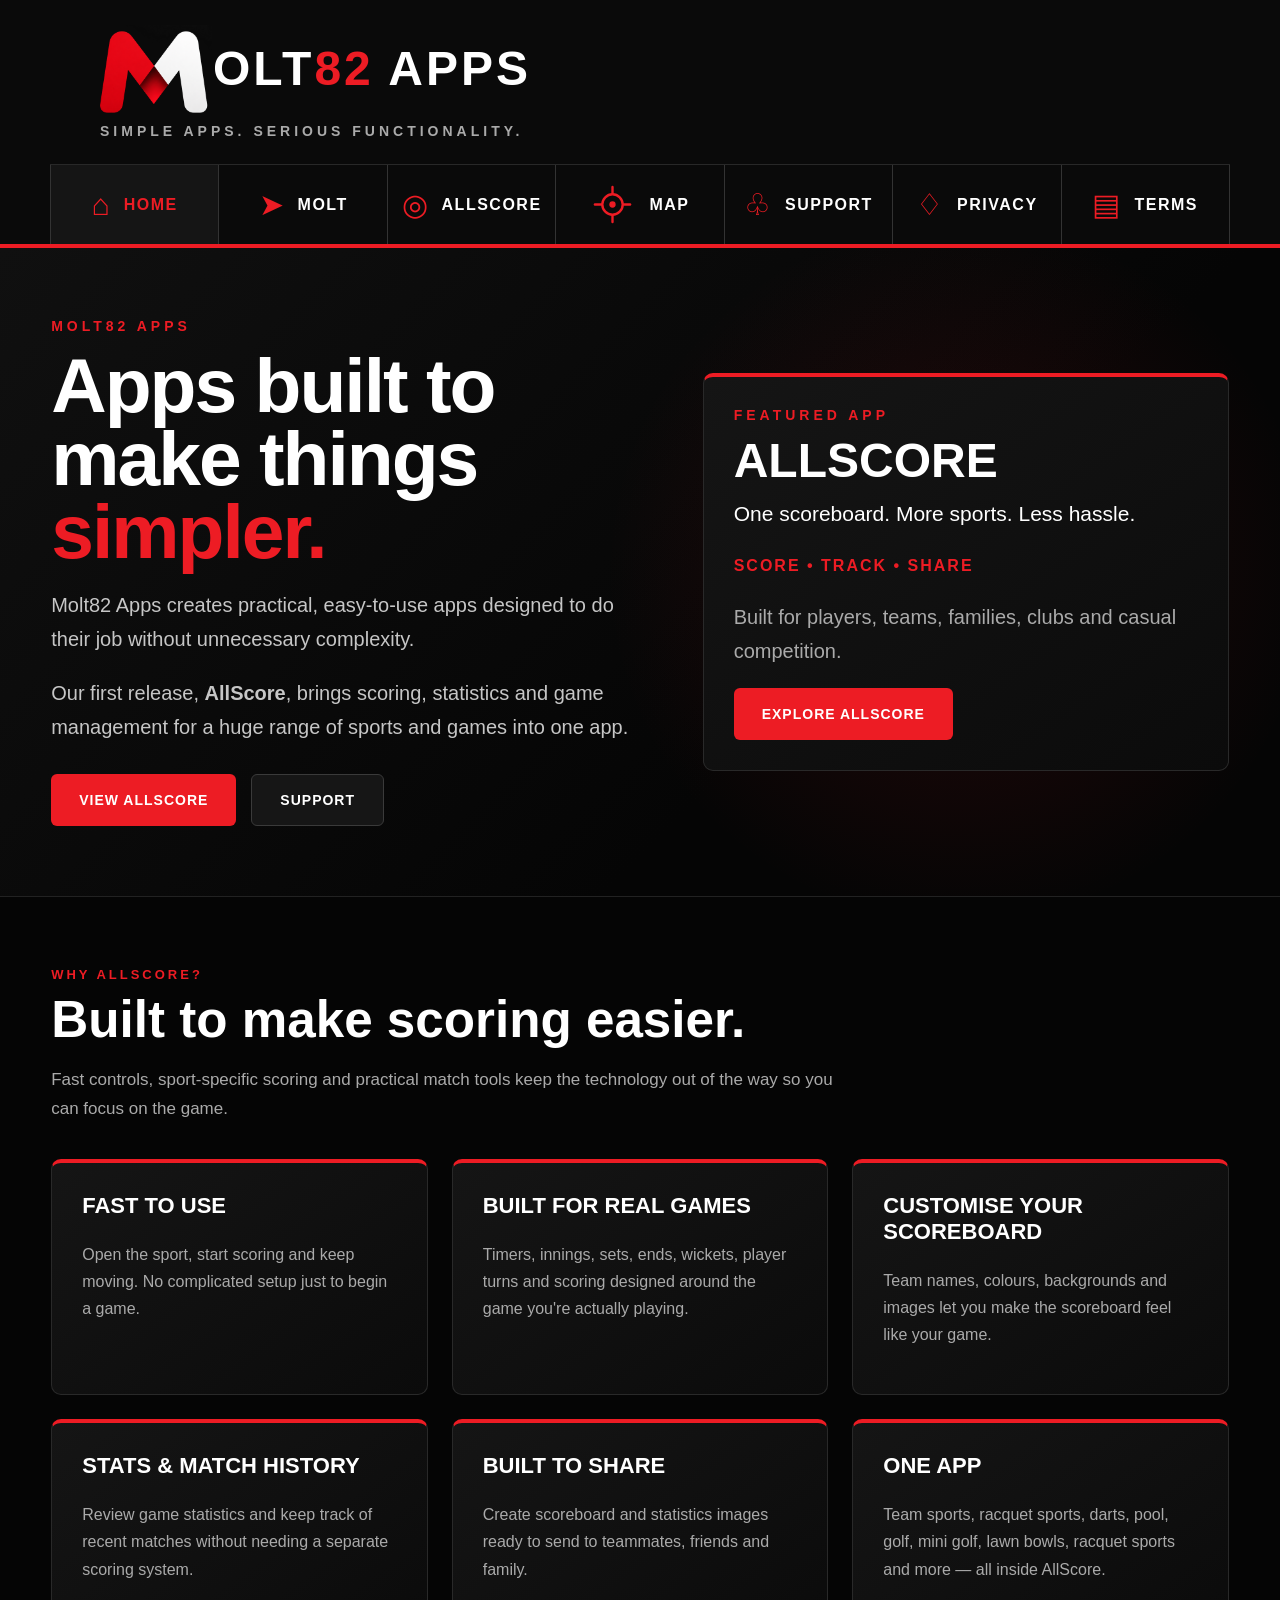
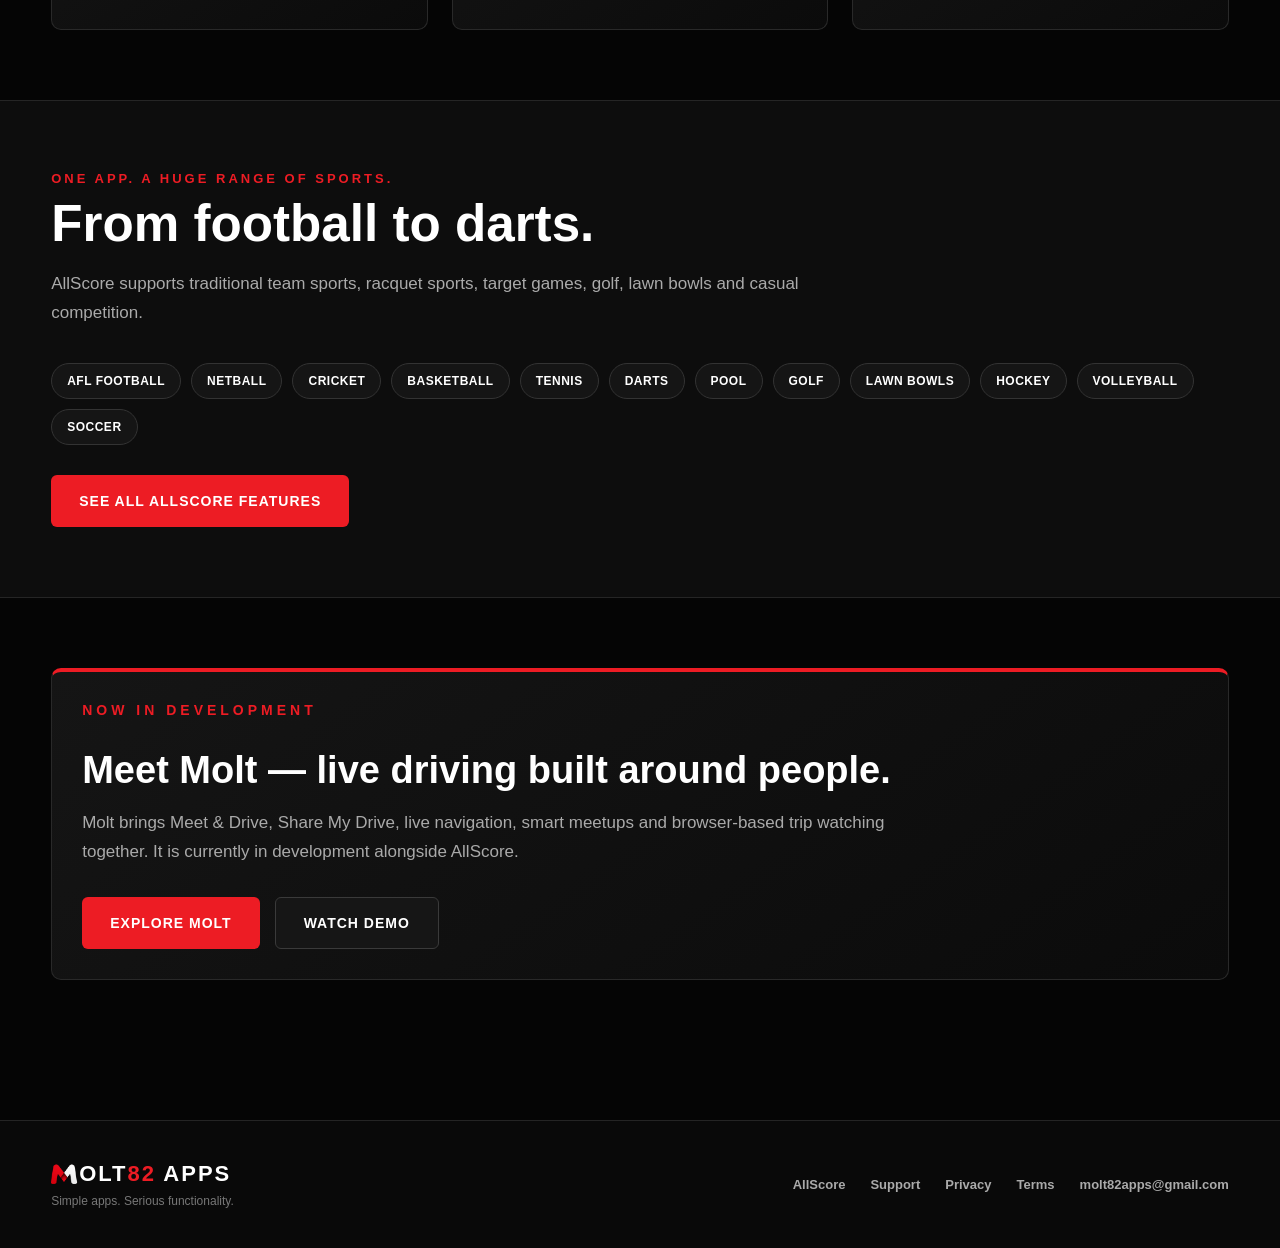
==== commit 9f87540d: "Website Build 13 Fix 9 - restore Map icon detail" ====
--- a/index.html
+++ b/index.html
@@ -15,7 +15,7 @@
 
     <link
         rel="stylesheet"
-        href="/css/style.css?v=13-fix7">
+        href="/css/style.css?v=13-fix9">
     <link rel="icon" type="image/png" href="/images/favicon.png?v=12-fix7">
 
 <style id="molt-critical-fallback">
@@ -84,7 +84,7 @@
         
 
         <a class="nav-link" href="map.html">
-            <span class="nav-icon map-nav-icon">⌖</span>
+            <span class="nav-icon map-nav-icon" aria-hidden="true"><svg viewBox="0 0 64 64" focusable="false"><circle cx="32" cy="32" r="14.5"></circle><circle cx="32" cy="32" r="4.5" class="map-target-dot"></circle><line x1="32" y1="7" x2="32" y2="16"></line><line x1="32" y1="48" x2="32" y2="57"></line><line x1="7" y1="32" x2="16" y2="32"></line><line x1="48" y1="32" x2="57" y2="32"></line></svg></span>
             <span class="nav-label">MAP</span>
         </a>
 
--- a/css/style.css
+++ b/css/style.css
@@ -139,18 +139,30 @@
 }
 
 .map-nav-icon {
-    display: inline-block;
-    font-size: 45px;
-    font-weight: 900;
-    line-height: 0.9;
-    transform: scale(1.08);
-    transform-origin: center;
-    -webkit-text-stroke: 1.6px #ed1c24;
-    text-shadow:
-        0.7px 0 #ed1c24,
-        -0.7px 0 #ed1c24,
-        0 0.7px #ed1c24,
-        0 -0.7px #ed1c24;
+    width: 45px;
+    height: 45px;
+    display: inline-flex;
+    align-items: center;
+    justify-content: center;
+    flex: 0 0 45px;
+    color: #ed1c24;
+    transform: none;
+}
+
+.map-nav-icon svg {
+    width: 100%;
+    height: 100%;
+    display: block;
+    stroke: currentColor;
+    fill: none;
+    stroke-width: 3.4;
+    stroke-linecap: round;
+    stroke-linejoin: round;
+}
+
+.map-nav-icon .map-target-dot {
+    fill: currentColor;
+    stroke: none;
 }
 
 .nav-label {
@@ -183,15 +195,13 @@
     color: #ed1c24;
 }
 
-/* MAP TAB: keep label white; use larger bolder target icon */
+/* MAP TAB: keep label white while preserving the larger detailed target icon */
 .map-page .nav-link.active .nav-label {
     color: #ffffff;
 }
 
 .map-page .nav-link.active .map-nav-icon {
-    font-size: 45px;
-    font-weight: 900;
-    -webkit-text-stroke: 1.6px #ed1c24;
+    color: #ed1c24;
 }
 
 
@@ -550,13 +560,14 @@
     }
 
     .map-nav-icon {
-        font-size: 36px;
-        font-weight: 900;
-        -webkit-text-stroke: 1.3px #ed1c24;
+        width: 36px;
+        height: 36px;
+        flex-basis: 36px;
     }
 
     .map-page .nav-link.active .map-nav-icon {
-        font-size: 36px;
+        width: 36px;
+        height: 36px;
     }
 
     .nav-label {
@@ -604,13 +615,14 @@
     }
 
     .map-nav-icon {
-        font-size: 30px;
-        font-weight: 900;
-        -webkit-text-stroke: 1.1px #ed1c24;
+        width: 30px;
+        height: 30px;
+        flex-basis: 30px;
     }
 
     .map-page .nav-link.active .map-nav-icon {
-        font-size: 30px;
+        width: 30px;
+        height: 30px;
     }
 
     .nav-label {
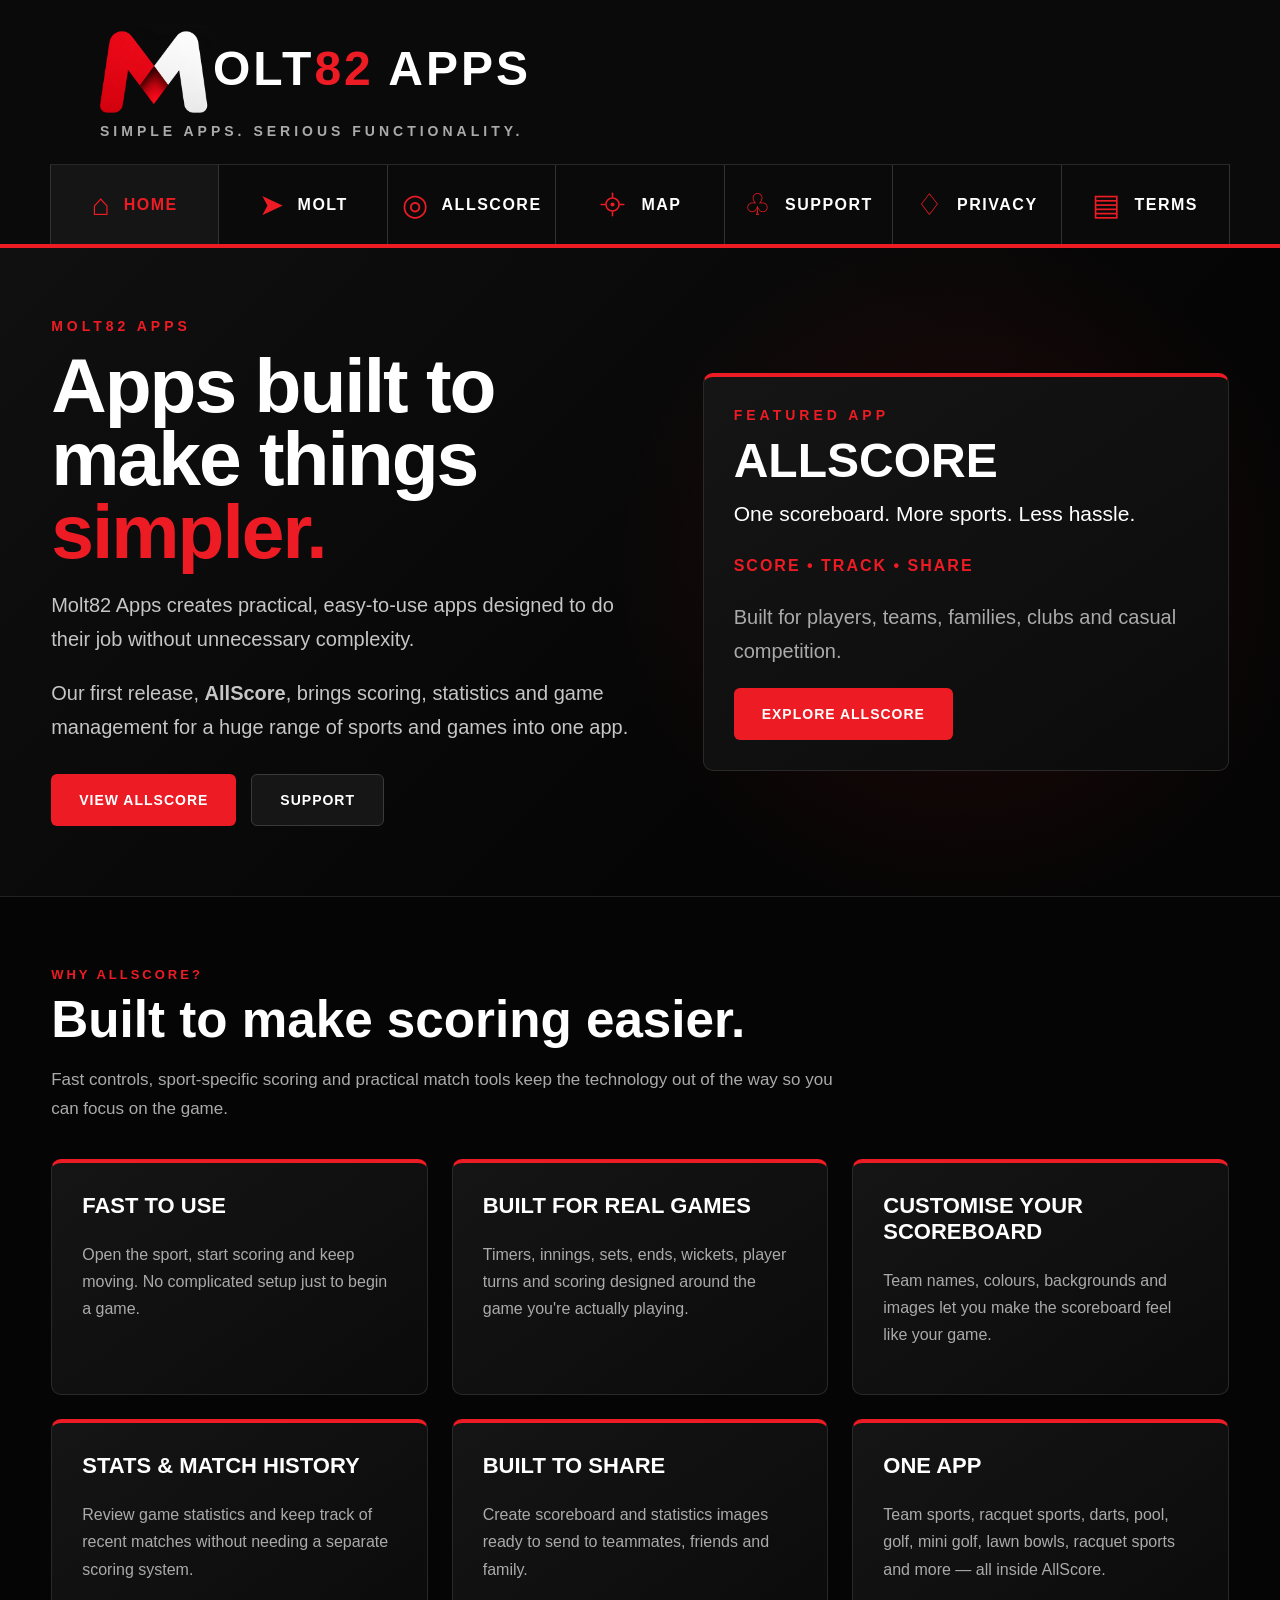
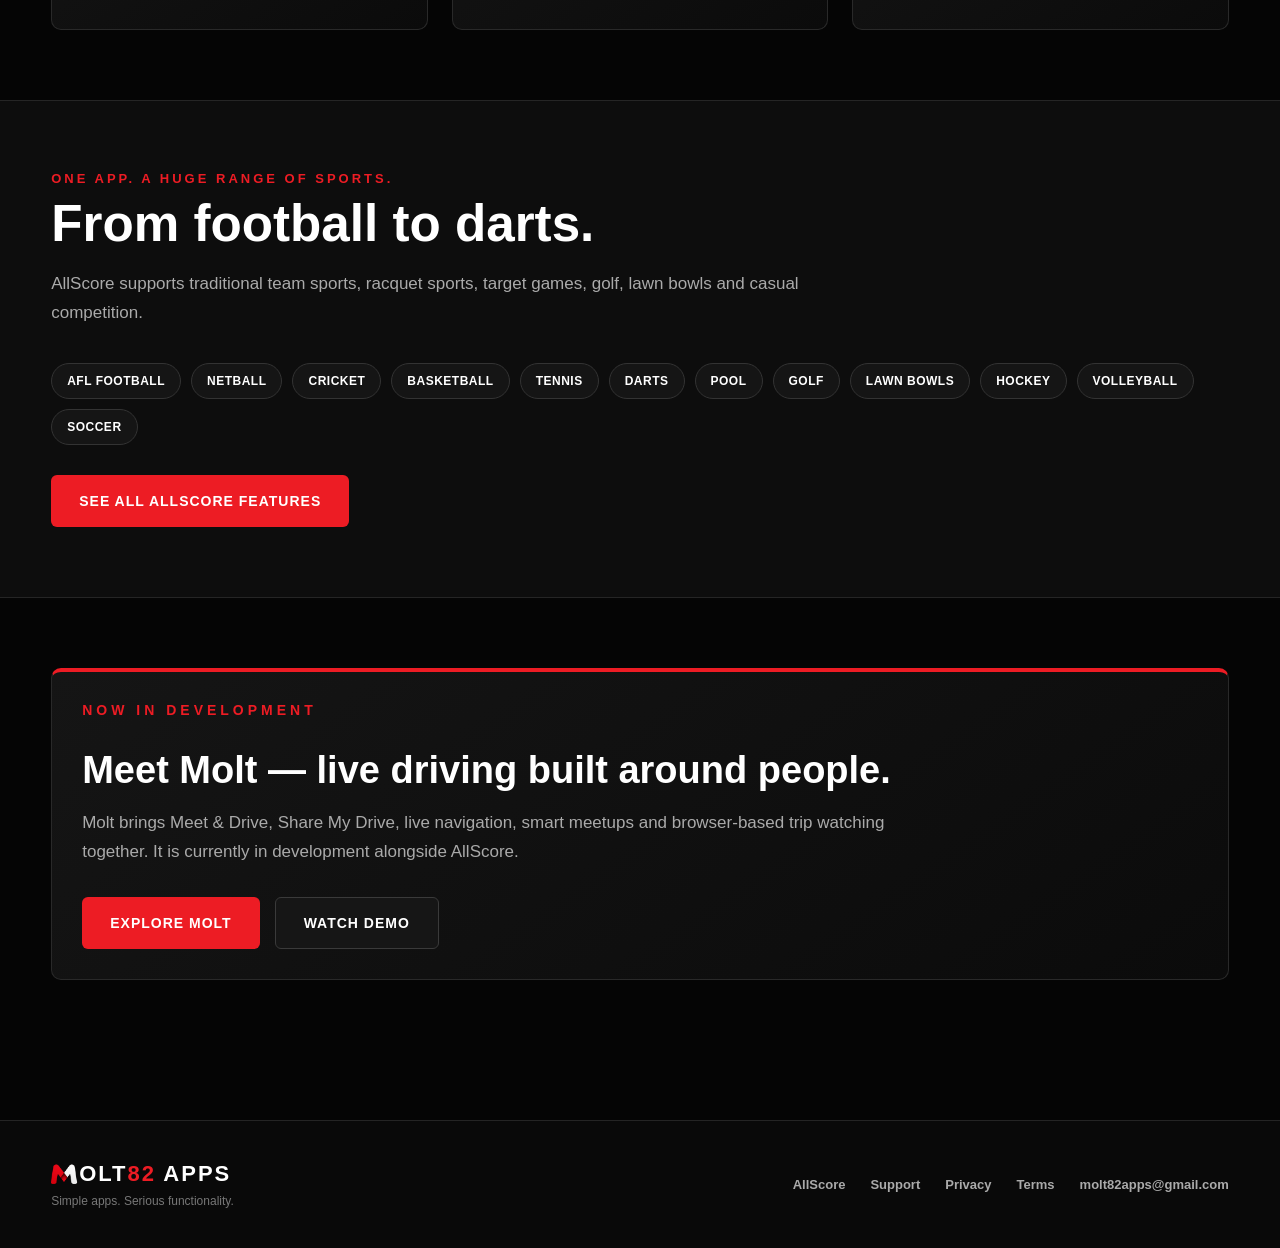
==== commit 99460bcb: "Website Build 13 Fix 10 - reduce Map icon to 65 percent" ====
--- a/index.html
+++ b/index.html
@@ -15,7 +15,7 @@
 
     <link
         rel="stylesheet"
-        href="/css/style.css?v=13-fix9">
+        href="/css/style.css?v=13-fix10">
     <link rel="icon" type="image/png" href="/images/favicon.png?v=12-fix7">
 
 <style id="molt-critical-fallback">
--- a/css/style.css
+++ b/css/style.css
@@ -139,12 +139,12 @@
 }
 
 .map-nav-icon {
-    width: 45px;
-    height: 45px;
+    width: 29px;
+    height: 29px;
     display: inline-flex;
     align-items: center;
     justify-content: center;
-    flex: 0 0 45px;
+    flex: 0 0 29px;
     color: #ed1c24;
     transform: none;
 }
@@ -560,14 +560,14 @@
     }
 
     .map-nav-icon {
-        width: 36px;
-        height: 36px;
-        flex-basis: 36px;
+        width: 23px;
+        height: 23px;
+        flex-basis: 23px;
     }
 
     .map-page .nav-link.active .map-nav-icon {
-        width: 36px;
-        height: 36px;
+        width: 23px;
+        height: 23px;
     }
 
     .nav-label {
@@ -615,14 +615,14 @@
     }
 
     .map-nav-icon {
-        width: 30px;
-        height: 30px;
-        flex-basis: 30px;
+        width: 19px;
+        height: 19px;
+        flex-basis: 19px;
     }
 
     .map-page .nav-link.active .map-nav-icon {
-        width: 30px;
-        height: 30px;
+        width: 19px;
+        height: 19px;
     }
 
     .nav-label {
